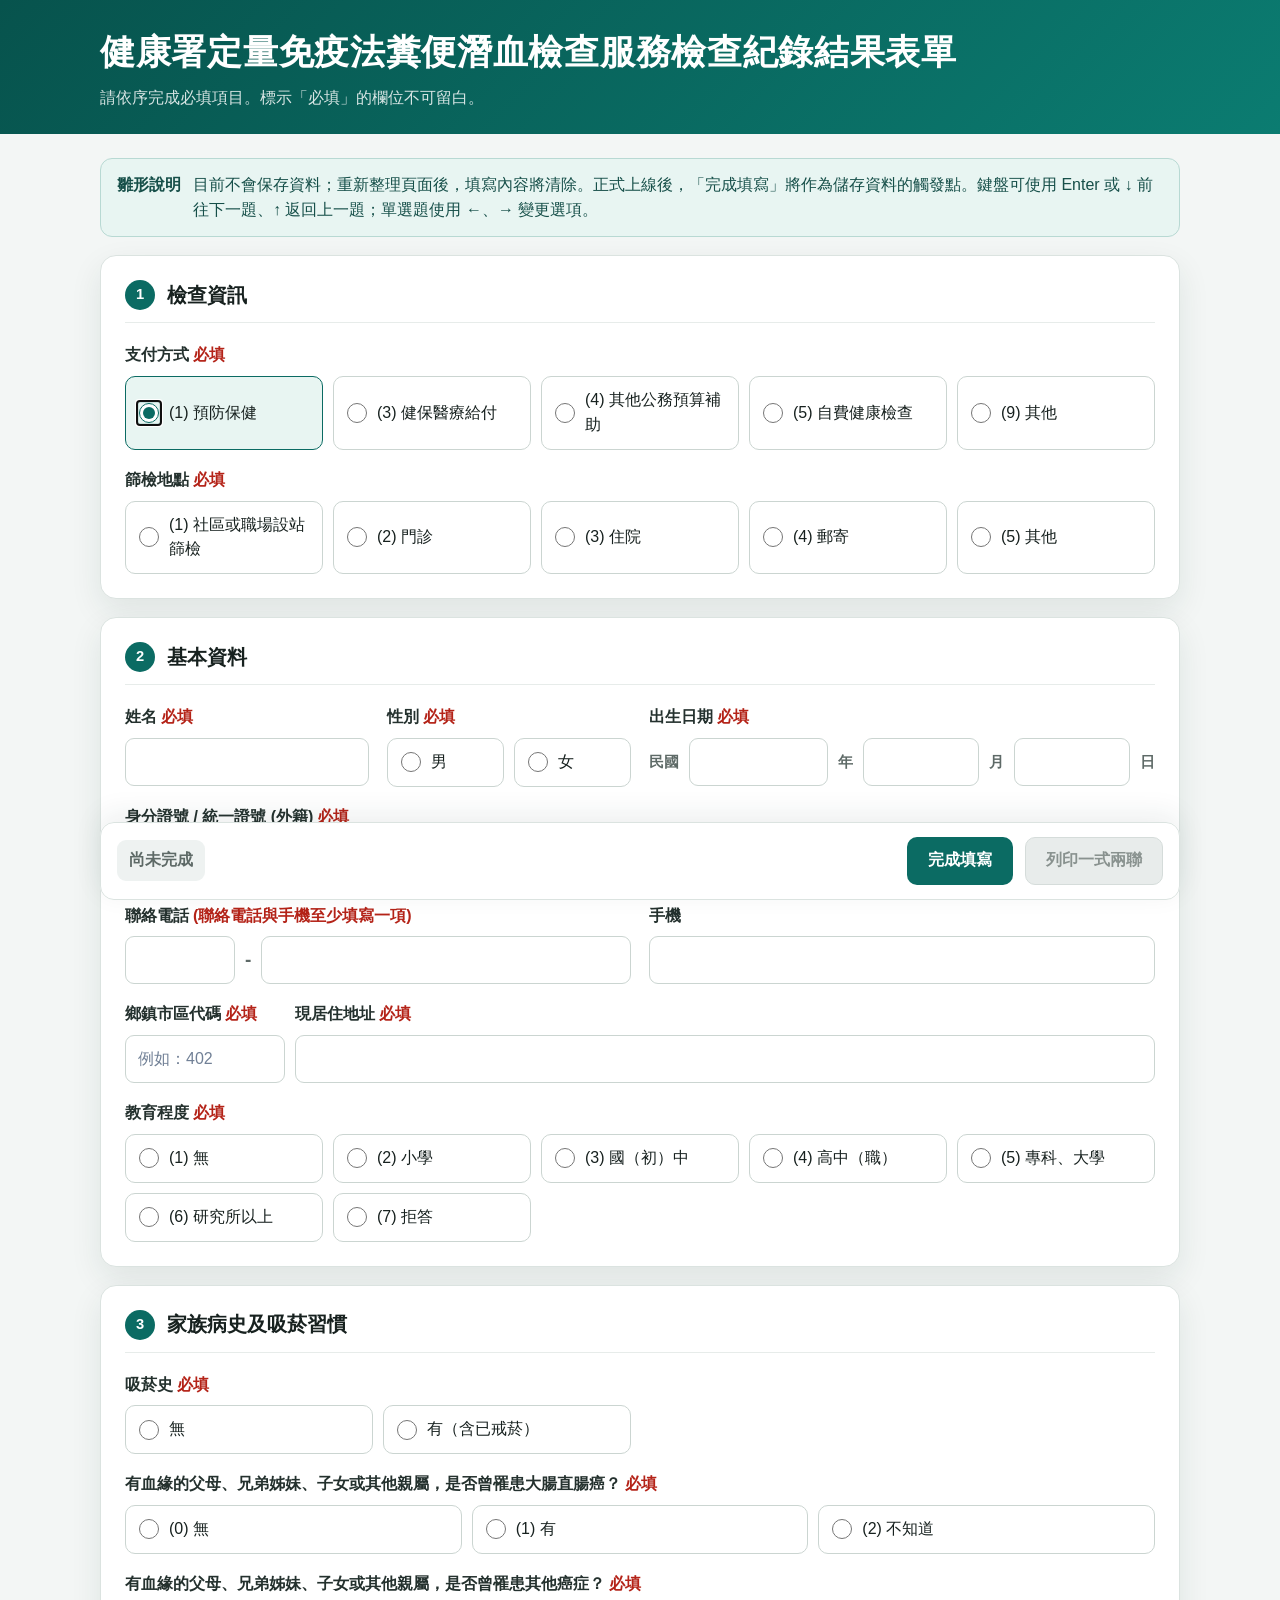
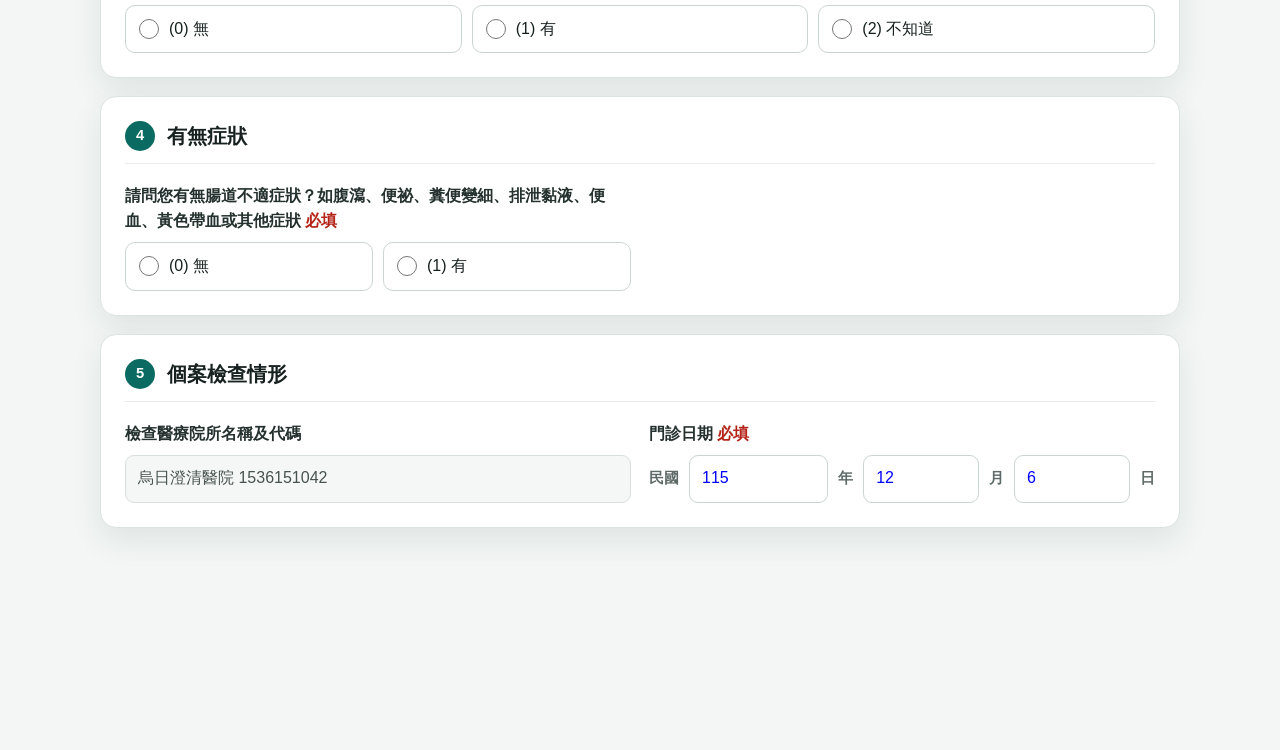
==== iFOBT_1.html @ c04f81fa "Add files via upload" ====
<!doctype html>
<html lang="zh-Hant">
<head>
  <meta charset="utf-8">
  <meta name="viewport" content="width=device-width, initial-scale=1">
  <title>定量免疫法糞便潛血檢查服務檢查紀錄結果表單</title>
  <style>
    :root {
      color-scheme: light;
      --primary: #0b6b63;
      --primary-dark: #07534d;
      --primary-soft: #e8f5f2;
      --border: #cbd5d1;
      --text: #17211f;
      --muted: #5e6a67;
      --surface: #ffffff;
      --page: #f3f6f5;
      --danger: #b42318;
      --danger-soft: #fff1f0;
      --success: #176b43;
      --success-soft: #eaf7ef;
      --input-text: #0000ff;
      --shadow: 0 12px 32px rgba(20, 52, 47, 0.09);
      font-family: "Microsoft JhengHei", "Noto Sans TC", sans-serif;
    }

    * {
      box-sizing: border-box;
    }

    html {
      scroll-behavior: smooth;
    }

    body {
      margin: 0;
      color: var(--text);
      background: var(--page);
      line-height: 1.55;
    }

    button,
    input,
    textarea {
      font: inherit;
    }

    button,
    label,
    input,
    textarea {
      -webkit-tap-highlight-color: transparent;
    }

    .screen-app {
      min-height: 100vh;
    }

    .app-header {
      padding: 28px 20px 24px;
      color: #fff;
      background: linear-gradient(135deg, #07534d, #0b7c71);
    }

    .app-header__inner,
    .form-shell {
      width: min(1080px, calc(100% - 32px));
      margin: 0 auto;
    }

    .app-header h1 {
      max-width: 920px;
      margin: 0;
      font-size: clamp(1.45rem, 3vw, 2.2rem);
      line-height: 1.35;
      letter-spacing: 0.02em;
    }

    .app-header p {
      margin: 10px 0 0;
      color: rgba(255, 255, 255, 0.84);
      font-size: 0.98rem;
    }

    .form-shell {
      padding: 24px 0 120px;
    }

    .notice {
      display: flex;
      gap: 12px;
      align-items: flex-start;
      margin-bottom: 18px;
      padding: 14px 16px;
      border: 1px solid #b8d9d3;
      border-radius: 12px;
      background: var(--primary-soft);
      color: #164f49;
    }

    .notice strong {
      white-space: nowrap;
    }

    .form-section {
      margin-bottom: 18px;
      padding: 24px;
      border: 1px solid #dbe3e0;
      border-radius: 16px;
      background: var(--surface);
      box-shadow: var(--shadow);
    }

    .section-heading {
      display: flex;
      gap: 12px;
      align-items: center;
      margin: 0 0 20px;
      padding-bottom: 12px;
      border-bottom: 1px solid #e7ecea;
      font-size: 1.22rem;
      line-height: 1.35;
    }

    .section-number {
      display: inline-grid;
      flex: 0 0 30px;
      width: 30px;
      height: 30px;
      place-items: center;
      border-radius: 50%;
      color: #fff;
      background: var(--primary);
      font-size: 0.92rem;
    }

    .field-grid {
      display: grid;
      grid-template-columns: repeat(12, minmax(0, 1fr));
      gap: 18px;
    }

    .field {
      grid-column: span 12;
      min-width: 0;
    }

    .field.half {
      grid-column: span 6;
    }

    .field.third {
      grid-column: span 4;
    }

    .field.wide {
      grid-column: span 8;
    }

    .field.basic-name,
    .field.basic-gender {
      grid-column: span 3;
    }

    .field.basic-birth {
      grid-column: span 6;
    }

    .field.district-code {
      grid-column: span 3;
    }

    .field.address-field {
      grid-column: span 9;
    }

    .address-row {
      display: grid;
      grid-column: span 12;
      grid-template-columns: 160px minmax(0, 1fr);
      gap: 10px;
      align-items: start;
    }

    .address-row > .field {
      grid-column: auto;
    }

    .field-label,
    fieldset legend {
      display: block;
      margin-bottom: 8px;
      padding: 0;
      font-weight: 700;
      color: #24312e;
    }

    .required-mark {
      margin-left: 4px;
      color: var(--danger);
    }

    fieldset {
      min-width: 0;
      margin: 0;
      padding: 0;
      border: 0;
    }

    input[type="text"],
    input[type="tel"],
    input[type="number"],
    textarea,
    .readonly-value {
      width: 100%;
      min-height: 48px;
      padding: 10px 12px;
      border: 1px solid var(--border);
      border-radius: 9px;
      color: var(--input-text);
      background: #fff;
      outline: none;
      transition: border-color 0.15s ease, box-shadow 0.15s ease;
    }

    textarea {
      min-height: 96px;
      resize: vertical;
    }

    input::placeholder,
    textarea::placeholder {
      color: #718096;
      opacity: 1;
    }

    input:focus,
    textarea:focus {
      border-color: var(--primary);
      box-shadow: 0 0 0 3px rgba(11, 107, 99, 0.14);
    }

    .readonly-value {
      display: flex;
      align-items: center;
      border-color: #d9dfdd;
      color: #47534f;
      background: #f5f7f6;
    }

    .option-grid {
      display: grid;
      grid-template-columns: repeat(auto-fit, minmax(190px, 1fr));
      gap: 10px;
    }

    .option-grid.compact-options {
      grid-template-columns: repeat(2, minmax(0, 1fr));
    }

    .option-card {
      position: relative;
      display: flex;
      min-height: 48px;
      gap: 10px;
      align-items: center;
      padding: 11px 13px;
      border: 1px solid var(--border);
      border-radius: 10px;
      background: #fff;
      cursor: pointer;
      transition: border-color 0.15s ease, background 0.15s ease;
    }

    .option-card:hover {
      border-color: #79afa8;
      background: #fbfefd;
    }

    .option-card:has(input:checked) {
      border-color: var(--primary);
      background: var(--primary-soft);
    }

    .option-card input {
      width: 20px;
      height: 20px;
      flex: 0 0 20px;
      margin: 0;
      accent-color: var(--primary);
    }

    .date-row,
    .phone-row {
      display: grid;
      gap: 10px;
      align-items: center;
    }

    .date-row {
      grid-template-columns: auto minmax(56px, 1.2fr) auto minmax(48px, 1fr) auto minmax(48px, 1fr) auto;
    }

    .date-row input {
      min-width: 0;
      width: 100%;
    }

    .date-unit {
      color: var(--muted);
      font-size: 0.92rem;
      font-weight: 600;
      white-space: nowrap;
    }

    .phone-row {
      grid-template-columns: minmax(72px, 110px) auto minmax(140px, 1fr);
    }

    .phone-separator {
      color: var(--muted);
      font-size: 1.2rem;
      font-weight: 700;
      line-height: 48px;
    }

    .inline-subfield {
      display: flex;
      min-width: 0;
      gap: 8px;
      align-items: center;
    }

    .inline-subfield input {
      min-width: 0;
      flex: 1 1 auto;
    }

    .subfield-label {
      flex: 0 0 auto;
      color: var(--muted);
      font-size: 0.92rem;
      font-weight: 600;
      white-space: nowrap;
    }

    .helper-text {
      margin: 7px 0 0;
      color: var(--muted);
      font-size: 0.86rem;
    }

    .district-code input {
      max-width: 160px;
    }

    .id-entry {
      position: relative;
      width: 100%;
      min-width: 0;
      max-width: 620px;
    }

    .id-boxes {
      display: grid;
      width: 100%;
      min-width: 0;
      grid-template-columns: repeat(10, minmax(0, 1fr));
      gap: 5px;
      pointer-events: none;
    }

    .id-box {
      display: grid;
      width: 100%;
      min-width: 0;
      height: 48px;
      place-items: center;
      border: 1px solid #95a29e;
      border-radius: 6px;
      color: var(--input-text);
      background: #fff;
      font-family: inherit;
      font-size: 1rem;
      font-weight: 400;
    }

    .id-native-input {
      position: absolute;
      inset: 0;
      z-index: 1;
      width: 100%;
      height: 100%;
      border: 0;
      opacity: 0.02;
      cursor: text;
    }

    .id-entry:focus-within .id-boxes {
      border-radius: 8px;
      box-shadow: 0 0 0 3px rgba(11, 107, 99, 0.14);
    }

    .id-entry:focus-within .id-box {
      border-color: var(--primary);
    }

    .conditional-field[hidden] {
      display: none;
    }

    .field-error {
      display: none;
    }

    .field.has-error input,
    .field.has-error textarea,
    .field.has-error .option-grid,
    .field.has-error .id-boxes {
      border-color: var(--danger);
    }

    .field.has-error .option-grid {
      padding: 5px;
      border: 1px solid var(--danger);
      border-radius: 12px;
      background: var(--danger-soft);
    }

    .field.has-error .id-box {
      border-color: var(--danger);
    }

    .action-bar {
      position: sticky;
      bottom: 0;
      z-index: 20;
      display: flex;
      gap: 12px;
      align-items: center;
      justify-content: flex-end;
      margin-top: 24px;
      padding: 14px 16px;
      border: 1px solid #dbe3e0;
      border-radius: 14px;
      background: rgba(255, 255, 255, 0.96);
      box-shadow: 0 -8px 28px rgba(20, 52, 47, 0.08);
      backdrop-filter: blur(8px);
    }

    .status-group {
      display: flex;
      min-width: 0;
      gap: 10px;
      align-items: center;
      margin-right: auto;
    }

    .completion-status {
      flex: 0 0 auto;
      padding: 8px 12px;
      border-radius: 9px;
      color: var(--muted);
      background: #eef2f1;
      font-weight: 700;
    }

    .validation-message {
      display: none;
      min-width: 0;
      padding: 8px 12px;
      border-radius: 9px;
      color: #fff;
      background: var(--danger);
      font-size: 1.02rem;
      font-weight: 700;
      line-height: 1.35;
    }

    .validation-message.is-visible {
      display: block;
    }

    .completion-status.is-complete {
      color: var(--success);
      background: var(--success-soft);
    }

    .btn {
      min-height: 48px;
      padding: 10px 20px;
      border: 1px solid transparent;
      border-radius: 10px;
      font-weight: 700;
      cursor: pointer;
    }

    .btn-primary {
      color: #fff;
      background: var(--primary);
    }

    .btn-primary:hover {
      background: var(--primary-dark);
    }

    .btn-secondary {
      border-color: var(--primary);
      color: var(--primary-dark);
      background: #fff;
    }

    .btn:disabled {
      border-color: #d5dcda;
      color: #89928f;
      background: #e8eceb;
      cursor: not-allowed;
    }

    .print-root {
      display: none;
    }

    @media (max-width: 760px) {
      .app-header {
        padding: 22px 16px 20px;
      }

      .app-header__inner,
      .form-shell {
        width: min(100% - 24px, 1080px);
      }

      .form-shell {
        padding-top: 14px;
      }

      .form-section {
        padding: 18px 15px;
        border-radius: 13px;
      }

      .field.half,
      .field.third,
      .field.wide,
      .field.basic-name,
      .field.basic-gender,
      .field.basic-birth,
      .field.district-code,
      .field.address-field {
        grid-column: span 12;
      }

      .address-row {
        grid-template-columns: 1fr;
      }

      .option-grid {
        grid-template-columns: 1fr;
      }

      .id-boxes {
        gap: 2px;
      }

      .date-row,
      .phone-row {
        gap: 6px;
      }

      .inline-subfield {
        gap: 4px;
      }

      .subfield-label {
        font-size: 0.82rem;
      }

      .date-unit {
        font-size: 0.82rem;
      }

      .date-row input,
      .phone-row input {
        padding-right: 7px;
        padding-left: 7px;
      }

      .id-box {
        min-width: 0;
        border-radius: 4px;
      }

      .notice {
        display: block;
      }

      .notice strong {
        display: block;
        margin-bottom: 4px;
      }

      .action-bar {
        flex-wrap: wrap;
      }

      .completion-status {
        width: auto;
      }

      .status-group {
        width: 100%;
        flex-wrap: wrap;
      }

      .btn {
        width: 100%;
      }
    }

    @media (max-width: 1024px), (hover: none) and (pointer: coarse) {
      .desktop-print {
        display: none !important;
      }
    }

    @page {
      size: A4 portrait;
      margin: 0;
    }

    @media print {
      html,
      body {
        width: 210mm;
        margin: 0;
        padding: 0;
        background: #fff;
      }

      .screen-app {
        display: none !important;
      }

      .print-root {
        display: block;
      }

      .print-page {
        position: relative;
        width: 210mm;
        height: 297mm;
        padding: 12mm 16mm 10mm 15mm;
        overflow: hidden;
        page-break-after: always;
        color: #000;
        background: #fff;
        font-family: "DFKai-SB", "標楷體", "KaiTi", serif;
        font-size: 9.5pt;
        line-height: 1.28;
      }

      .print-page:last-child {
        page-break-after: auto;
      }

      .print-meta {
        display: grid;
        grid-template-columns: 25mm 1fr;
        gap: 4mm;
        align-items: end;
        margin-bottom: 2mm;
        font-size: 9pt;
      }

      .print-funding {
        text-align: center;
      }

      .print-title {
        margin: 1mm 8mm 1.5mm 0;
        text-align: center;
        font-size: 16pt;
        line-height: 1.15;
        letter-spacing: 0.6pt;
      }

      .copy-label {
        position: absolute;
        top: 24mm;
        right: 5mm;
        writing-mode: vertical-rl;
        text-orientation: upright;
        font-size: 11pt;
        letter-spacing: 0.8pt;
      }

      .print-line {
        margin: 0.8mm 0;
      }

      .print-section-title {
        display: inline-block;
        margin: 1.2mm 0 0.7mm;
        padding: 0 0.6mm;
        border: 0.4mm solid #000;
        font-size: 11.5pt;
        font-weight: 700;
        line-height: 1.05;
      }

      .print-grid {
        display: grid;
        grid-template-columns: repeat(12, minmax(0, 1fr));
        gap: 0.7mm 2mm;
      }

      .print-span-4 { grid-column: span 4; }
      .print-span-5 { grid-column: span 5; }
      .print-span-6 { grid-column: span 6; }
      .print-span-7 { grid-column: span 7; }
      .print-span-8 { grid-column: span 8; }
      .print-span-12 { grid-column: span 12; }

      .print-value {
        display: inline-block;
        min-width: 14mm;
        padding: 0 1mm;
        border-bottom: 0.25mm solid #000;
        text-align: center;
        font-family: "Microsoft JhengHei", sans-serif;
        font-weight: 600;
      }

      .print-value.long {
        min-width: 50mm;
        text-align: left;
      }

      .print-check {
        display: inline-grid;
        width: 3.8mm;
        height: 3.8mm;
        margin: 0 0.5mm 0 1mm;
        place-items: center;
        border: 0.3mm solid #000;
        vertical-align: -0.7mm;
        font-family: Arial, sans-serif;
        font-size: 9pt;
        font-weight: 700;
        line-height: 1;
      }

      .print-id-boxes {
        display: inline-flex;
        gap: 0.35mm;
        margin-left: 1mm;
        vertical-align: middle;
      }

      .print-id-box {
        display: inline-grid;
        width: 4.2mm;
        height: 4.4mm;
        place-items: center;
        border: 0.25mm solid #000;
        font-family: Arial, sans-serif;
        font-size: 8pt;
        font-weight: 700;
      }

      .print-address {
        min-height: 5mm;
        margin-top: 0.4mm;
        padding: 0.3mm 1mm;
        border-bottom: 0.25mm solid #000;
        font-family: "Microsoft JhengHei", sans-serif;
      }

      .print-consent {
        margin: 1mm 0 0;
        font-size: 8.8pt;
      }

      .print-result-row {
        margin: 0.7mm 0;
      }

      .print-footer {
        margin-top: 1.8mm;
        text-align: right;
        font-size: 8.8pt;
      }

      .blank-line {
        display: inline-block;
        min-width: 22mm;
        border-bottom: 0.25mm solid #000;
      }
    }
  </style>
</head>
<body>
  <main class="screen-app">
    <header class="app-header">
      <div class="app-header__inner">
        <h1>健康署定量免疫法糞便潛血檢查服務檢查紀錄結果表單</h1>
        <p>請依序完成必填項目。標示「必填」的欄位不可留白。</p>
      </div>
    </header>

    <form id="ifobtForm" class="form-shell" novalidate>
      <div class="notice" role="note">
        <strong>雛形說明</strong>
        <span>目前不會保存資料；重新整理頁面後，填寫內容將清除。正式上線後，「完成填寫」將作為儲存資料的觸發點。鍵盤可使用 Enter 或 ↓ 前往下一題、↑ 返回上一題；單選題使用 ←、→ 變更選項。</span>
      </div>

      <section class="form-section" aria-labelledby="section-method">
        <h2 id="section-method" class="section-heading"><span class="section-number">1</span>檢查資訊</h2>
        <div class="field-grid">
          <fieldset class="field" data-field="paymentMethod">
            <legend>支付方式<span class="required-mark">必填</span></legend>
            <div class="option-grid">
              <label class="option-card"><input type="radio" name="paymentMethod" value="1" checked><span>(1) 預防保健</span></label>
              <label class="option-card"><input type="radio" name="paymentMethod" value="3"><span>(3) 健保醫療給付</span></label>
              <label class="option-card"><input type="radio" name="paymentMethod" value="4"><span>(4) 其他公務預算補助</span></label>
              <label class="option-card"><input type="radio" name="paymentMethod" value="5"><span>(5) 自費健康檢查</span></label>
              <label class="option-card"><input type="radio" name="paymentMethod" value="9"><span>(9) 其他</span></label>
            </div>
            <p class="field-error" aria-live="polite"></p>
          </fieldset>

          <fieldset class="field" data-field="screeningLocation">
            <legend>篩檢地點<span class="required-mark">必填</span></legend>
            <div class="option-grid">
              <label class="option-card"><input type="radio" name="screeningLocation" value="1"><span>(1) 社區或職場設站篩檢</span></label>
              <label class="option-card"><input type="radio" name="screeningLocation" value="2"><span>(2) 門診</span></label>
              <label class="option-card"><input type="radio" name="screeningLocation" value="3"><span>(3) 住院</span></label>
              <label class="option-card"><input type="radio" name="screeningLocation" value="4"><span>(4) 郵寄</span></label>
              <label class="option-card"><input type="radio" name="screeningLocation" value="5"><span>(5) 其他</span></label>
            </div>
            <p class="field-error" aria-live="polite"></p>
          </fieldset>
        </div>
      </section>

      <section class="form-section" aria-labelledby="section-basic">
        <h2 id="section-basic" class="section-heading"><span class="section-number">2</span>基本資料</h2>
        <div class="field-grid">
          <div class="field basic-name" data-field="fullName">
            <label class="field-label" for="fullName">姓名<span class="required-mark">必填</span></label>
            <input id="fullName" name="fullName" type="text" autocomplete="name" maxlength="50">
            <p class="field-error" aria-live="polite"></p>
          </div>

          <fieldset class="field basic-gender" data-field="gender">
            <legend>性別<span class="required-mark">必填</span></legend>
            <div class="option-grid compact-options">
              <label class="option-card"><input type="radio" name="gender" value="M"><span>男</span></label>
              <label class="option-card"><input type="radio" name="gender" value="F"><span>女</span></label>
            </div>
            <p class="field-error" aria-live="polite"></p>
          </fieldset>

          <div class="field basic-birth" data-field="birthDate">
            <span class="field-label">出生日期<span class="required-mark">必填</span></span>
            <div class="date-row">
              <span class="date-unit">民國</span>
              <input id="birthYear" name="birthYear" type="text" inputmode="numeric" maxlength="3" autocomplete="bday-year" aria-label="出生日期民國年">
              <span class="date-unit">年</span>
              <input id="birthMonth" name="birthMonth" type="text" inputmode="numeric" maxlength="2" autocomplete="bday-month" aria-label="出生日期月份">
              <span class="date-unit">月</span>
              <input id="birthDay" name="birthDay" type="text" inputmode="numeric" maxlength="2" autocomplete="bday-day" aria-label="出生日期日期">
              <span class="date-unit">日</span>
            </div>
            <p class="field-error" aria-live="polite"></p>
          </div>

          <div class="field" data-field="identityNumber">
            <label class="field-label" for="identityNumber">身分證號 / 統一證號 (外籍)<span class="required-mark">必填</span></label>
            <div class="id-entry">
              <input id="identityNumber" class="id-native-input" name="identityNumber" type="text" maxlength="10" inputmode="text" autocapitalize="characters" autocomplete="off" aria-describedby="identityNumberError">
              <div id="identityBoxes" class="id-boxes" aria-hidden="true"></div>
            </div>
            <p id="identityNumberError" class="field-error" aria-live="polite"></p>
          </div>

          <div class="field half" data-field="phoneContact">
            <span class="field-label">聯絡電話<span class="required-mark">(聯絡電話與手機至少填寫一項)</span></span>
            <div class="phone-row">
              <input id="phoneArea" name="phoneArea" type="tel" inputmode="numeric" maxlength="3" autocomplete="tel-area-code" aria-label="區域碼">
              <span class="phone-separator" aria-hidden="true">-</span>
              <input id="phoneNumber" name="phoneNumber" type="tel" inputmode="numeric" maxlength="8" autocomplete="tel-local" aria-label="電話號碼">
            </div>
            <p class="field-error" aria-live="polite"></p>
          </div>

          <div class="field half" data-field="mobilePhone">
            <label class="field-label" for="mobilePhone">手機</label>
            <input id="mobilePhone" name="mobilePhone" type="tel" inputmode="numeric" maxlength="10" autocomplete="tel">
            <p class="field-error" aria-live="polite"></p>
          </div>

          <div class="address-row">
            <div class="field district-code" data-field="districtCode">
              <label class="field-label" for="districtCode">鄉鎮市區代碼<span class="required-mark">必填</span></label>
              <input id="districtCode" name="districtCode" type="text" inputmode="numeric" maxlength="6" placeholder="例如：402" autocomplete="postal-code">
              <p class="field-error" aria-live="polite"></p>
            </div>

            <div class="field address-field" data-field="address">
              <label class="field-label" for="address">現居住地址<span class="required-mark">必填</span></label>
              <input id="address" name="address" type="text" maxlength="180" autocomplete="street-address">
              <p class="field-error" aria-live="polite"></p>
            </div>
          </div>

          <fieldset class="field" data-field="education">
            <legend>教育程度<span class="required-mark">必填</span></legend>
            <div class="option-grid">
              <label class="option-card"><input type="radio" name="education" value="1"><span>(1) 無</span></label>
              <label class="option-card"><input type="radio" name="education" value="2"><span>(2) 小學</span></label>
              <label class="option-card"><input type="radio" name="education" value="3"><span>(3) 國（初）中</span></label>
              <label class="option-card"><input type="radio" name="education" value="4"><span>(4) 高中（職）</span></label>
              <label class="option-card"><input type="radio" name="education" value="5"><span>(5) 專科、大學</span></label>
              <label class="option-card"><input type="radio" name="education" value="6"><span>(6) 研究所以上</span></label>
              <label class="option-card"><input type="radio" name="education" value="7"><span>(7) 拒答</span></label>
            </div>
            <p class="field-error" aria-live="polite"></p>
          </fieldset>
        </div>
      </section>

      <section class="form-section" aria-labelledby="section-history">
        <h2 id="section-history" class="section-heading"><span class="section-number">3</span>家族病史及吸菸習慣</h2>
        <div class="field-grid">
          <fieldset class="field half" data-field="smokingHistory">
            <legend>吸菸史<span class="required-mark">必填</span></legend>
            <div class="option-grid">
              <label class="option-card"><input type="radio" name="smokingHistory" value="0"><span>無</span></label>
              <label class="option-card"><input type="radio" name="smokingHistory" value="1"><span>有（含已戒菸）</span></label>
            </div>
            <p class="field-error" aria-live="polite"></p>
          </fieldset>

          <div id="smokingAgeField" class="field half conditional-field" data-field="smokingStartAge" hidden>
            <label class="field-label" for="smokingStartAge">開始吸菸年齡<span class="required-mark">必填</span></label>
            <input id="smokingStartAge" name="smokingStartAge" type="text" inputmode="numeric" maxlength="3">
            <p class="field-error" aria-live="polite"></p>
          </div>

          <fieldset class="field" data-field="colorectalFamilyHistory">
            <legend>有血緣的父母、兄弟姊妹、子女或其他親屬，是否曾罹患大腸直腸癌？<span class="required-mark">必填</span></legend>
            <div class="option-grid">
              <label class="option-card"><input type="radio" name="colorectalFamilyHistory" value="0"><span>(0) 無</span></label>
              <label class="option-card"><input type="radio" name="colorectalFamilyHistory" value="1"><span>(1) 有</span></label>
              <label class="option-card"><input type="radio" name="colorectalFamilyHistory" value="2"><span>(2) 不知道</span></label>
            </div>
            <p class="field-error" aria-live="polite"></p>
          </fieldset>

          <fieldset class="field" data-field="otherCancerFamilyHistory">
            <legend>有血緣的父母、兄弟姊妹、子女或其他親屬，是否曾罹患其他癌症？<span class="required-mark">必填</span></legend>
            <div class="option-grid">
              <label class="option-card"><input type="radio" name="otherCancerFamilyHistory" value="0"><span>(0) 無</span></label>
              <label class="option-card"><input type="radio" name="otherCancerFamilyHistory" value="1"><span>(1) 有</span></label>
              <label class="option-card"><input type="radio" name="otherCancerFamilyHistory" value="2"><span>(2) 不知道</span></label>
            </div>
            <p class="field-error" aria-live="polite"></p>
          </fieldset>
        </div>
      </section>

      <section class="form-section" aria-labelledby="section-symptoms">
        <h2 id="section-symptoms" class="section-heading"><span class="section-number">4</span>有無症狀</h2>
        <div class="field-grid">
          <fieldset class="field half" data-field="hasSymptoms">
            <legend>請問您有無腸道不適症狀？如腹瀉、便祕、糞便變細、排泄黏液、便血、黃色帶血或其他症狀<span class="required-mark">必填</span></legend>
            <div class="option-grid">
              <label class="option-card"><input type="radio" name="hasSymptoms" value="0"><span>(0) 無</span></label>
              <label class="option-card"><input type="radio" name="hasSymptoms" value="1"><span>(1) 有</span></label>
            </div>
            <p class="field-error" aria-live="polite"></p>
          </fieldset>
        </div>
      </section>

      <section class="form-section" aria-labelledby="section-case">
        <h2 id="section-case" class="section-heading"><span class="section-number">5</span>個案檢查情形</h2>
        <div class="field-grid">
          <div class="field half">
            <span class="field-label">檢查醫療院所名稱及代碼</span>
            <div id="institutionDisplay" class="readonly-value" aria-readonly="true"></div>
          </div>

          <div class="field half" data-field="visitDate">
            <span class="field-label">門診日期<span class="required-mark">必填</span></span>
            <div class="date-row">
              <span class="date-unit">民國</span>
              <input id="visitYear" name="visitYear" type="text" inputmode="numeric" maxlength="3" aria-label="門診日期民國年">
              <span class="date-unit">年</span>
              <input id="visitMonth" name="visitMonth" type="text" inputmode="numeric" maxlength="2" aria-label="門診日期月份">
              <span class="date-unit">月</span>
              <input id="visitDay" name="visitDay" type="text" inputmode="numeric" maxlength="2" aria-label="門診日期日期">
              <span class="date-unit">日</span>
            </div>
            <p class="field-error" aria-live="polite"></p>
          </div>
        </div>
      </section>

      <div class="action-bar">
        <div class="status-group">
          <div id="completionStatus" class="completion-status" role="status">尚未完成</div>
          <div id="validationMessage" class="validation-message" role="alert" aria-live="assertive"></div>
        </div>
        <button id="completeButton" class="btn btn-primary" type="submit">完成填寫</button>
        <button id="printButton" class="btn btn-secondary desktop-print" type="button" disabled>列印一式兩聯</button>
      </div>
    </form>
  </main>

  <div id="printRoot" class="print-root" aria-hidden="true"></div>

  <script>
    "use strict";

    const PROTOTYPE_CONFIG = Object.freeze({
      institutionName: "烏日澄清醫院",
      institutionCode: "1536151042"
    });

    const form = document.getElementById("ifobtForm");
    const completeButton = document.getElementById("completeButton");
    const printButton = document.getElementById("printButton");
    const completionStatus = document.getElementById("completionStatus");
    const validationMessage = document.getElementById("validationMessage");
    const identityInput = document.getElementById("identityNumber");
    const identityBoxes = document.getElementById("identityBoxes");
    const smokingAgeField = document.getElementById("smokingAgeField");
    const smokingStartAge = document.getElementById("smokingStartAge");
    let isComplete = false;

    document.getElementById("institutionDisplay").textContent =
      `${PROTOTYPE_CONFIG.institutionName} ${PROTOTYPE_CONFIG.institutionCode}`;

    for (let index = 0; index < 10; index += 1) {
      const box = document.createElement("span");
      box.className = "id-box";
      identityBoxes.appendChild(box);
    }

    function numbersOnly(input) {
      input.value = input.value.replace(/[^0-9]/g, "");
    }

    function updateIdentityBoxes() {
      const value = identityInput.value;
      [...identityBoxes.children].forEach((box, index) => {
        box.textContent = value[index] || "";
      });
    }

    function getRadioValue(name) {
      return form.querySelector(`input[name="${name}"]:checked`)?.value || "";
    }

    function getValue(id) {
      return document.getElementById(id).value.trim();
    }

    function setError(fieldName, message) {
      const field = form.querySelector(`[data-field="${fieldName}"]`);
      if (!field) return;
      field.classList.toggle("has-error", Boolean(message));
      const error = field.querySelector(".field-error");
      if (error) error.textContent = message;
    }

    function clearFieldErrorForElement(element) {
      const field = element.closest("[data-field]");
      if (!field) return;
      field.classList.remove("has-error");
      const error = field.querySelector(".field-error");
      if (error) error.textContent = "";
    }

    function clearValidationPresentation() {
      validationMessage.textContent = "";
      validationMessage.classList.remove("is-visible");
      form.querySelectorAll(".field.has-error").forEach(field => {
        field.classList.remove("has-error");
        const error = field.querySelector(".field-error");
        if (error) error.textContent = "";
      });
    }

    function presentFirstValidationError(fieldName) {
      const firstField = form.querySelector(`[data-field="${fieldName}"]`);
      if (!firstField) return;

      const message = firstField.querySelector(".field-error")?.textContent || "請完成此欄位。";
      form.querySelectorAll(".field.has-error").forEach(field => {
        if (field === firstField) return;
        field.classList.remove("has-error");
        const error = field.querySelector(".field-error");
        if (error) error.textContent = "";
      });

      validationMessage.textContent = message;
      validationMessage.classList.add("is-visible");

      const focusTarget = firstField.querySelector("input:checked") ||
        firstField.querySelector("input, textarea");
      if (focusTarget) {
        focusTarget.focus({ preventScroll: true });
        ensureKeyboardFocusVisible(focusTarget);
      }
    }

    function rocDateParts(prefix) {
      return {
        year: Number(getValue(`${prefix}Year`)),
        month: Number(getValue(`${prefix}Month`)),
        day: Number(getValue(`${prefix}Day`))
      };
    }

    function isValidRocDate(parts) {
      if (!Number.isInteger(parts.year) || parts.year < 1 ||
          !Number.isInteger(parts.month) || parts.month < 1 || parts.month > 12 ||
          !Number.isInteger(parts.day) || parts.day < 1 || parts.day > 31) {
        return false;
      }
      const westernYear = parts.year + 1911;
      const date = new Date(westernYear, parts.month - 1, parts.day);
      return date.getFullYear() === westernYear &&
        date.getMonth() === parts.month - 1 &&
        date.getDate() === parts.day;
    }

    function rocDateToDate(parts) {
      return new Date(parts.year + 1911, parts.month - 1, parts.day);
    }

    function calculateCurrentAge(birthDate) {
      const today = new Date();
      let age = today.getFullYear() - birthDate.getFullYear();
      const monthDifference = today.getMonth() - birthDate.getMonth();
      if (monthDifference < 0 || (monthDifference === 0 && today.getDate() < birthDate.getDate())) {
        age -= 1;
      }
      return age;
    }

    function validatePhoneGroup(errors) {
      const area = getValue("phoneArea");
      const phone = getValue("phoneNumber");
      const mobile = getValue("mobilePhone");

      let phoneError = "";
      let mobileError = "";

      if (!area && !phone && !mobile) {
        phoneError = "聯絡電話與手機至少必須填寫一項。";
        mobileError = "聯絡電話與手機至少必須填寫一項。";
      } else {
        if (area || phone) {
          if (!/^\d{2,3}$/.test(area) || !/^\d{7,8}$/.test(phone)) {
            phoneError = "請同時填寫 2 至 3 碼區域碼及 7 至 8 碼電話號碼。";
          }
        }
        if (mobile && !/^\d{10}$/.test(mobile)) {
          mobileError = "手機必須為 10 碼半形數字。";
        }
      }

      setError("phoneContact", phoneError);
      setError("mobilePhone", mobileError);
      if (phoneError) errors.push("phoneContact");
      if (mobileError) errors.push("mobilePhone");
    }

    function validateRequiredRadio(errors, fieldName, message) {
      const invalid = !getRadioValue(fieldName);
      setError(fieldName, invalid ? message : "");
      if (invalid) errors.push(fieldName);
    }

    function validateForm() {
      const errors = [];

      validateRequiredRadio(errors, "paymentMethod", "請選擇支付方式。");
      validateRequiredRadio(errors, "screeningLocation", "請選擇篩檢地點。");

      const nameInvalid = !getValue("fullName");
      setError("fullName", nameInvalid ? "請填寫姓名。" : "");
      if (nameInvalid) errors.push("fullName");

      validateRequiredRadio(errors, "gender", "請選擇性別。");

      const birthParts = rocDateParts("birth");
      let birthError = "";
      if (!getValue("birthYear") || !getValue("birthMonth") || !getValue("birthDay")) {
        birthError = "請完整填寫出生日期。";
      } else if (!isValidRocDate(birthParts)) {
        birthError = "出生日期不是有效日期。";
      } else if (rocDateToDate(birthParts) > new Date()) {
        birthError = "出生日期不得晚於今天。";
      }
      setError("birthDate", birthError);
      if (birthError) errors.push("birthDate");

      const identityInvalid = !/^[A-Z0-9]{10}$/.test(getValue("identityNumber"));
      setError("identityNumber", identityInvalid ? "身分證號 / 統一證號 (外籍) 必須填滿 10 碼半形英數。" : "");
      if (identityInvalid) errors.push("identityNumber");

      validatePhoneGroup(errors);

      const districtInvalid = !/^\d{3,6}$/.test(getValue("districtCode"));
      setError("districtCode", districtInvalid ? "鄉鎮市區代碼必須為 3 至 6 碼半形數字。" : "");
      if (districtInvalid) errors.push("districtCode");

      const addressInvalid = !getValue("address");
      setError("address", addressInvalid ? "請填寫現居住地址。" : "");
      if (addressInvalid) errors.push("address");

      validateRequiredRadio(errors, "education", "請選擇教育程度。");
      validateRequiredRadio(errors, "smokingHistory", "請選擇吸菸史。");

      if (getRadioValue("smokingHistory") === "1") {
        const ageText = getValue("smokingStartAge");
        let ageError = "";
        if (!/^\d+$/.test(ageText) || Number(ageText) < 1) {
          ageError = "開始吸菸年齡必須為大於或等於 1 的半形整數。";
        } else if (!birthError) {
          const currentAge = calculateCurrentAge(rocDateToDate(birthParts));
          if (Number(ageText) > currentAge) {
            ageError = `開始吸菸年齡不得大於目前年齡 ${currentAge} 歲。`;
          }
        }
        setError("smokingStartAge", ageError);
        if (ageError) errors.push("smokingStartAge");
      } else {
        setError("smokingStartAge", "");
      }

      validateRequiredRadio(errors, "colorectalFamilyHistory", "請選擇大腸直腸癌家族病史。");
      validateRequiredRadio(errors, "otherCancerFamilyHistory", "請選擇其他癌症家族病史。");
      validateRequiredRadio(errors, "hasSymptoms", "請選擇有無腸道不適症狀。");

      const visitParts = rocDateParts("visit");
      let visitError = "";
      if (!getValue("visitYear") || !getValue("visitMonth") || !getValue("visitDay")) {
        visitError = "請完整填寫門診日期。";
      } else if (!isValidRocDate(visitParts)) {
        visitError = "門診日期不是有效日期。";
      }
      setError("visitDate", visitError);
      if (visitError) errors.push("visitDate");

      return errors;
    }

    function setCompletionState(complete) {
      clearValidationPresentation();
      isComplete = complete;
      completionStatus.textContent = complete ? "表單已完成" : "尚未完成";
      completionStatus.classList.toggle("is-complete", complete);
      printButton.disabled = !complete;
    }

    function invalidateCompletion() {
      if (isComplete) setCompletionState(false);
    }

    function isKeyboardTargetVisible(element) {
      return !element.disabled && element.offsetParent !== null &&
        getComputedStyle(element).visibility !== "hidden";
    }

    function getKeyboardNavigationTargets() {
      const elements = [...form.querySelectorAll("input:not([type='hidden']), textarea")]
        .filter(isKeyboardTargetVisible);
      const targets = [];
      const radioGroups = new Set();

      elements.forEach(element => {
        if (element instanceof HTMLInputElement && element.type === "radio") {
          if (radioGroups.has(element.name)) return;
          radioGroups.add(element.name);
          const group = elements.filter(candidate =>
            candidate instanceof HTMLInputElement &&
            candidate.type === "radio" &&
            candidate.name === element.name
          );
          targets.push(group.find(candidate => candidate.checked) || group[0]);
          return;
        }
        targets.push(element);
      });

      targets.push(completeButton);
      return targets;
    }

    function ensureKeyboardFocusVisible(target) {
      requestAnimationFrame(() => {
        const focusArea = target.closest(".option-card, .inline-subfield") || target;
        const focusRect = focusArea.getBoundingClientRect();
        const actionRect = document.querySelector(".action-bar").getBoundingClientRect();
        const visibleTop = 16;
        const visibleBottom = actionRect.top > 0 && actionRect.top < window.innerHeight
          ? actionRect.top - 16
          : window.innerHeight - 16;

        if (focusRect.top < visibleTop || focusRect.bottom > visibleBottom) {
          focusArea.scrollIntoView({ behavior: "smooth", block: "center", inline: "nearest" });
        }
      });
    }

    function moveKeyboardFocus(currentTarget, direction) {
      const targets = getKeyboardNavigationTargets();
      let currentIndex = targets.indexOf(currentTarget);

      if (currentTarget instanceof HTMLInputElement && currentTarget.type === "radio") {
        currentIndex = targets.findIndex(target =>
          target instanceof HTMLInputElement &&
          target.type === "radio" &&
          target.name === currentTarget.name
        );
      }

      if (currentIndex < 0) return;
      const nextIndex = Math.max(0, Math.min(targets.length - 1, currentIndex + direction));
      if (nextIndex === currentIndex) return;
      const nextTarget = targets[nextIndex];

      if (nextTarget instanceof HTMLInputElement &&
          nextTarget.type === "radio" &&
          !getRadioValue(nextTarget.name)) {
        nextTarget.checked = true;
        nextTarget.dispatchEvent(new Event("input", { bubbles: true }));
        nextTarget.dispatchEvent(new Event("change", { bubbles: true }));
      }

      nextTarget.focus({ preventScroll: true });
      ensureKeyboardFocusVisible(nextTarget);
    }

    function setTodayAsVisitDate() {
      const today = new Date();
      document.getElementById("visitYear").value = String(today.getFullYear() - 1911);
      document.getElementById("visitMonth").value = String(today.getMonth() + 1);
      document.getElementById("visitDay").value = String(today.getDate());
    }

    function toggleSmokingAge() {
      const show = getRadioValue("smokingHistory") === "1";
      smokingAgeField.hidden = !show;
      if (!show) {
        smokingStartAge.value = "";
        setError("smokingStartAge", "");
      }
    }

    function option(code, label, selectedCode) {
      return `<span class="print-check">${selectedCode === code ? "✓" : ""}</span>${label}`;
    }

    function escapeHtml(value) {
      return String(value)
        .replace(/&/g, "&amp;")
        .replace(/</g, "&lt;")
        .replace(/>/g, "&gt;")
        .replace(/"/g, "&quot;")
        .replace(/'/g, "&#039;");
    }

    function printIdentityBoxes(value) {
      return [...Array(10)].map((_, index) =>
        `<span class="print-id-box">${escapeHtml(value[index] || "")}</span>`
      ).join("");
    }

    function formatDistrictCode(value) {
      const first = value.slice(0, 3).padEnd(3, "□");
      const second = value.slice(3, 6).padEnd(3, "□");
      return `${first}-${second}`;
    }

    function collectFormData() {
      return {
        paymentMethod: getRadioValue("paymentMethod"),
        screeningLocation: getRadioValue("screeningLocation"),
        fullName: getValue("fullName"),
        gender: getRadioValue("gender"),
        birthYear: getValue("birthYear"),
        birthMonth: getValue("birthMonth"),
        birthDay: getValue("birthDay"),
        identityNumber: getValue("identityNumber"),
        phoneArea: getValue("phoneArea"),
        phoneNumber: getValue("phoneNumber"),
        mobilePhone: getValue("mobilePhone"),
        districtCode: getValue("districtCode"),
        address: getValue("address"),
        education: getRadioValue("education"),
        smokingHistory: getRadioValue("smokingHistory"),
        smokingStartAge: getValue("smokingStartAge"),
        colorectalFamilyHistory: getRadioValue("colorectalFamilyHistory"),
        otherCancerFamilyHistory: getRadioValue("otherCancerFamilyHistory"),
        hasSymptoms: getRadioValue("hasSymptoms"),
        visitYear: getValue("visitYear"),
        visitMonth: getValue("visitMonth"),
        visitDay: getValue("visitDay")
      };
    }

    function buildPrintPage(copyLabel, data) {
      const paymentOptions = [
        ["1", "(1)預防保健"], ["3", "(3)健保醫療給付"],
        ["4", "(4)其他公務預算補助"], ["5", "(5)自費健康檢查"], ["9", "(9)其他"]
      ].map(([code, label]) => option(code, label, data.paymentMethod)).join("；");

      const locationOptions = [
        ["1", "(1)社區或職場設站篩檢"], ["2", "(2)門診"], ["3", "(3)住院"],
        ["4", "(4)郵寄"], ["5", "(5)其他"]
      ].map(([code, label]) => option(code, label, data.screeningLocation)).join("；");

      const educationOptions = [
        ["1", "(1)無"], ["2", "(2)小學"], ["3", "(3)國（初）中"], ["4", "(4)高中（職）"],
        ["5", "(5)專科、大學"], ["6", "(6)研究所以上"], ["7", "(7)拒答"]
      ].map(([code, label]) => option(code, label, data.education)).join("；");

      return `
        <section class="print-page">
          <div class="print-meta"><span>附表五之四</span><span class="print-funding">本檢查經費「由衛生福利部國民健康署運用菸品健康福利捐／公務預算補助」</span></div>
          <h1 class="print-title">健康署定量免疫法糞便潛血檢查服務檢查紀錄結果表單</h1>
          <div class="copy-label">${escapeHtml(copyLabel)}</div>

          <div class="print-line">支付方式：${paymentOptions}</div>
          <div class="print-line">篩檢地點：${locationOptions}</div>

          <div class="print-section-title">基本資料</div>
          <div class="print-grid">
            <div class="print-span-5">姓名：<span class="print-value long">${escapeHtml(data.fullName)}</span></div>
            <div class="print-span-3">性別：${option("M", "男", data.gender)} ${option("F", "女", data.gender)}</div>
            <div class="print-span-4">出生日期：民國 <span class="print-value">${escapeHtml(data.birthYear)}</span> 年 <span class="print-value">${escapeHtml(data.birthMonth)}</span> 月 <span class="print-value">${escapeHtml(data.birthDay)}</span> 日</div>
            <div class="print-span-6">身分證統一編號／統一證號（外籍）：<span class="print-id-boxes">${printIdentityBoxes(data.identityNumber)}</span></div>
            <div class="print-span-6">聯絡電話：（<span class="print-value">${escapeHtml(data.phoneArea)}</span>）<span class="print-value">${escapeHtml(data.phoneNumber)}</span>　手機：<span class="print-value">${escapeHtml(data.mobilePhone)}</span></div>
            <div class="print-span-12">現居住地址（鄉鎮市區代碼：${escapeHtml(formatDistrictCode(data.districtCode))}）<div class="print-address">${escapeHtml(data.address)}</div></div>
            <div class="print-span-12">教育：${educationOptions}</div>
          </div>

          <div class="print-section-title">家族病史及吸菸習慣</div>
          <div class="print-line">1. 吸菸史：${option("0", "無", data.smokingHistory)}；${option("1", "有（含已戒菸）", data.smokingHistory)}，開始吸菸年齡：<span class="print-value">${escapeHtml(data.smokingStartAge)}</span> 歲。</div>
          <div class="print-line">2. 請問與您有血緣的父母、兄弟姊妹或子女或其他親屬有無得過大腸直腸癌？${option("0", "(0)無", data.colorectalFamilyHistory)}；${option("1", "(1)有", data.colorectalFamilyHistory)}；${option("2", "(2)不知道", data.colorectalFamilyHistory)}。</div>
          <div class="print-line">3. 請問與您有血緣的父母、兄弟姊妹或子女或其他親屬有無得過其他癌症？${option("0", "(0)無", data.otherCancerFamilyHistory)}；${option("1", "(1)有", data.otherCancerFamilyHistory)}；${option("2", "(2)不知道", data.otherCancerFamilyHistory)}。</div>
          <div class="print-line">以上如有任一項填寫「有」，請繼續填寫附表五之六。</div>

          <div class="print-section-title">有無症狀</div>
          <div class="print-line">請問您有無腸道不適症狀？如腹瀉、便祕、糞便變細、排泄黏液、便血、黃色帶血或其他症狀 ${option("0", "(0)無", data.hasSymptoms)}；${option("1", "(1)有", data.hasSymptoms)}。</div>
          <div class="print-consent">＊本人同意接受糞便潛血檢查，本表資料將作為衛生及學術單位進行個案追蹤關懷及健康管理、資格檢核、比對連結、統計分析、政策評估及其他相關目的使用。</div>
          <div class="print-line">確認以上資料正確無誤：<span class="blank-line"></span>（簽名）</div>

          <div class="print-section-title">個案檢查情形</div>（檢查醫療院所）
          <div class="print-line">檢查醫療院所名稱及代碼：<span class="print-value long">${escapeHtml(PROTOTYPE_CONFIG.institutionName)} ${escapeHtml(PROTOTYPE_CONFIG.institutionCode)}</span>，門診日期：民國 <span class="print-value">${escapeHtml(data.visitYear)}</span> 年 <span class="print-value">${escapeHtml(data.visitMonth)}</span> 月 <span class="print-value">${escapeHtml(data.visitDay)}</span> 日。</div>

          <div class="print-section-title">糞便潛血檢查結果</div>（糞便潛血檢驗機構填寫）
          <div class="print-result-row">1. 醫事檢驗機構／醫療院所名稱及代碼：<span class="blank-line" style="min-width: 70mm"></span></div>
          <div class="print-result-row">2. 檢驗日期：民國 <span class="blank-line"></span> 年 <span class="blank-line"></span> 月 <span class="blank-line"></span> 日。</div>
          <div class="print-result-row">3. 檢驗結果：${option("", "(0)陰性", "x")} ${option("", "(1)陽性", "x")}，數值：<span class="blank-line"></span>。</div>
          <div class="print-result-row">4. 定量試劑商品名稱：${option("", "(0)Eiken", "x")}，${option("", "(2)其他", "x")}，${option("", "(3)Kyowa（HM-JACKarc）", "x")}。</div>

          <div class="print-section-title">個案確診結果</div>
          <div class="print-result-row">1. 前項檢查陽性個案於檢查後三個月內有沒有接受後續確診？${option("", "(0)沒有", "x")}；${option("", "(1)有", "x")}。</div>
          <div class="print-result-row">2. 沒有接受確診理由為：${option("", "(1)無法聯繫", "x")}，${option("", "(2)出國", "x")}，${option("", "(3)搬家", "x")}，${option("", "(4)死亡", "x")}，${option("", "(5)拒做", "x")}，${option("", "(6)其他", "x")}。</div>
          <div class="print-result-row">3. 確診醫療院所名稱及代碼：<span class="blank-line" style="min-width: 60mm"></span>，確診日期：民國 <span class="blank-line"></span> 年 <span class="blank-line"></span> 月 <span class="blank-line"></span> 日。</div>
          <div class="print-result-row">4. 檢查方法：${option("", "(1)大腸鏡", "x")}，${option("", "(9)其他", "x")}。</div>
          <div class="print-result-row">5. 診斷：${option("", "(0)正常", "x")}，${option("", "(1)痔瘡", "x")}，${option("", "(2)潰瘍性大腸炎", "x")}，${option("", "(3)息肉", "x")}，${option("", "(4)大腸癌", "x")}，${option("", "(9)其他", "x")}。</div>
          <div class="print-result-row">＊如有息肉，息肉有無切除：${option("", "(1)未切除", "x")} ${option("", "(2)已完全切除", "x")} ${option("", "(3)未完全切除", "x")}。</div>
          <div class="print-footer">（114 年 1 月修訂）</div>
        </section>`;
    }

    function preparePrint() {
      const data = collectFormData();
      document.getElementById("printRoot").innerHTML =
        buildPrintPage("第一聯：存檢查醫療機構", data) +
        buildPrintPage("第二聯：診及治療醫院", data);
    }

    form.addEventListener("submit", (event) => {
      event.preventDefault();
      setCompletionState(false);
      const errors = validateForm();
      if (errors.length > 0) {
        presentFirstValidationError(errors[0]);
        return;
      }
      setCompletionState(true);
      completionStatus.scrollIntoView({ behavior: "smooth", block: "nearest" });
    });

    form.addEventListener("keydown", (event) => {
      const target = event.target;
      if (!(target instanceof HTMLInputElement || target instanceof HTMLTextAreaElement)) return;
      if (event.isComposing || event.keyCode === 229) return;

      if (target instanceof HTMLInputElement && target.type === "radio") {
        if (event.key === "ArrowDown" || event.key === "ArrowUp") {
          event.preventDefault();
          moveKeyboardFocus(target, event.key === "ArrowDown" ? 1 : -1);
          return;
        }

        if (event.key === "Enter") {
          event.preventDefault();
          if (!target.checked) {
            target.checked = true;
            target.dispatchEvent(new Event("input", { bubbles: true }));
            target.dispatchEvent(new Event("change", { bubbles: true }));
          }
          moveKeyboardFocus(target, 1);
        }
        return;
      }

      if (event.key === "Enter") {
        event.preventDefault();
        moveKeyboardFocus(target, 1);
        return;
      }

      if (event.key === "ArrowDown") {
        event.preventDefault();
        moveKeyboardFocus(target, 1);
      } else if (event.key === "ArrowUp") {
        event.preventDefault();
        moveKeyboardFocus(target, -1);
      }
    });

    form.addEventListener("input", (event) => {
      const target = event.target;
      if (!(target instanceof HTMLInputElement || target instanceof HTMLTextAreaElement)) return;

      if (["birthYear", "birthMonth", "birthDay", "visitYear", "visitMonth", "visitDay",
           "phoneArea", "phoneNumber", "mobilePhone", "districtCode", "smokingStartAge"].includes(target.id)) {
        numbersOnly(target);
      }

      if (target === identityInput) {
        target.value = target.value.toUpperCase().replace(/[^A-Z0-9]/g, "").slice(0, 10);
        updateIdentityBoxes();
      }

      clearFieldErrorForElement(target);
      clearValidationPresentation();
      invalidateCompletion();
    });

    form.addEventListener("change", (event) => {
      clearFieldErrorForElement(event.target);
      clearValidationPresentation();
      if (event.target.name === "smokingHistory") toggleSmokingAge();
      invalidateCompletion();
    });

    printButton.addEventListener("click", () => {
      if (!isComplete) return;
      preparePrint();
      window.print();
    });

    window.addEventListener("beforeprint", () => {
      if (isComplete) preparePrint();
    });

    setTodayAsVisitDate();
    updateIdentityBoxes();
    toggleSmokingAge();
    requestAnimationFrame(() => {
      form.querySelector('input[name="paymentMethod"][value="1"]').focus({ preventScroll: true });
    });
  </script>
</body>
</html>
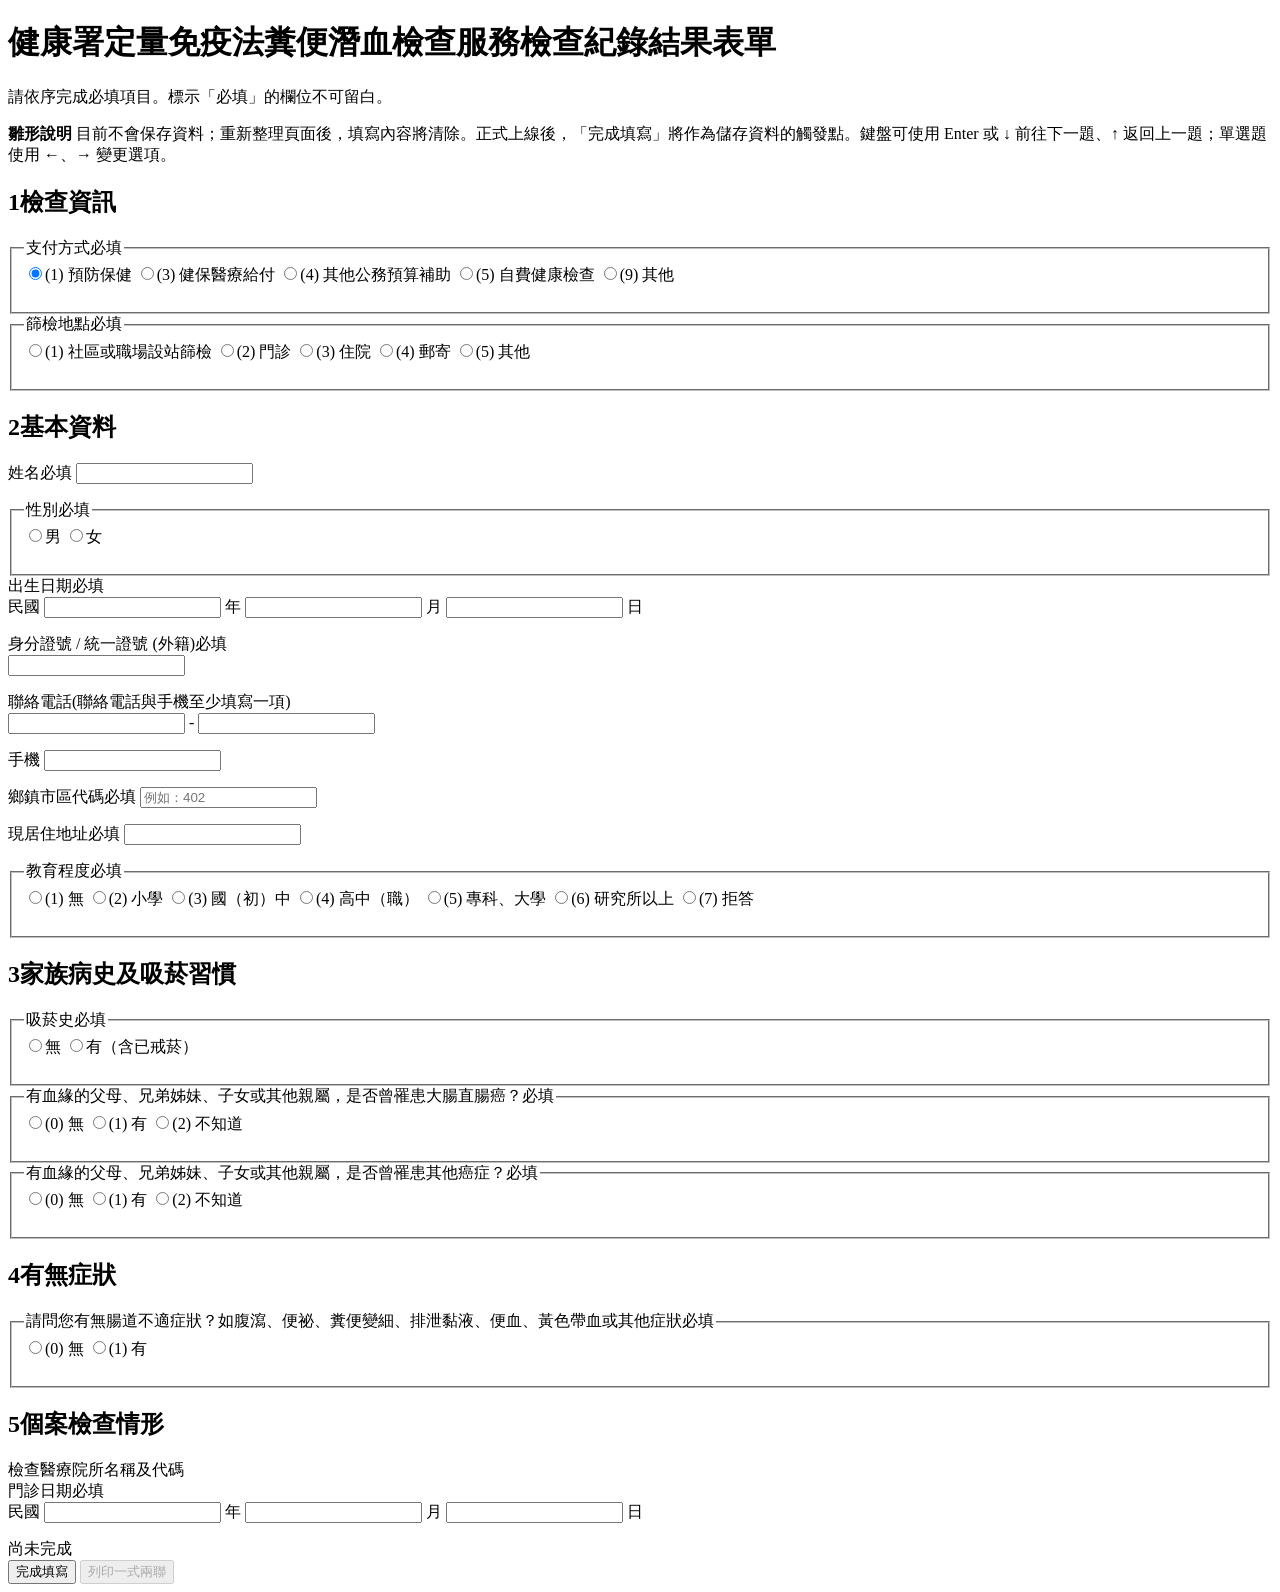
==== commit b74137aa: "Add files via upload" ====
--- a/iFOBT_1.html
+++ b/iFOBT_1.html
@@ -1,1589 +1,240 @@
-<!doctype html>
-<html lang="zh-Hant">
-<head>
-  <meta charset="utf-8">
-  <meta name="viewport" content="width=device-width, initial-scale=1">
-  <title>定量免疫法糞便潛血檢查服務檢查紀錄結果表單</title>
-  <style>
-    :root {
-      color-scheme: light;
-      --primary: #0b6b63;
-      --primary-dark: #07534d;
-      --primary-soft: #e8f5f2;
-      --border: #cbd5d1;
-      --text: #17211f;
-      --muted: #5e6a67;
-      --surface: #ffffff;
-      --page: #f3f6f5;
-      --danger: #b42318;
-      --danger-soft: #fff1f0;
-      --success: #176b43;
-      --success-soft: #eaf7ef;
-      --input-text: #0000ff;
-      --shadow: 0 12px 32px rgba(20, 52, 47, 0.09);
-      font-family: "Microsoft JhengHei", "Noto Sans TC", sans-serif;
-    }
-
-    * {
-      box-sizing: border-box;
-    }
-
-    html {
-      scroll-behavior: smooth;
-    }
-
-    body {
-      margin: 0;
-      color: var(--text);
-      background: var(--page);
-      line-height: 1.55;
-    }
-
-    button,
-    input,
-    textarea {
-      font: inherit;
-    }
-
-    button,
-    label,
-    input,
-    textarea {
-      -webkit-tap-highlight-color: transparent;
-    }
-
-    .screen-app {
-      min-height: 100vh;
-    }
-
-    .app-header {
-      padding: 28px 20px 24px;
-      color: #fff;
-      background: linear-gradient(135deg, #07534d, #0b7c71);
-    }
-
-    .app-header__inner,
-    .form-shell {
-      width: min(1080px, calc(100% - 32px));
-      margin: 0 auto;
-    }
-
-    .app-header h1 {
-      max-width: 920px;
-      margin: 0;
-      font-size: clamp(1.45rem, 3vw, 2.2rem);
-      line-height: 1.35;
-      letter-spacing: 0.02em;
-    }
-
-    .app-header p {
-      margin: 10px 0 0;
-      color: rgba(255, 255, 255, 0.84);
-      font-size: 0.98rem;
-    }
-
-    .form-shell {
-      padding: 24px 0 120px;
-    }
-
-    .notice {
-      display: flex;
-      gap: 12px;
-      align-items: flex-start;
-      margin-bottom: 18px;
-      padding: 14px 16px;
-      border: 1px solid #b8d9d3;
-      border-radius: 12px;
-      background: var(--primary-soft);
-      color: #164f49;
-    }
-
-    .notice strong {
-      white-space: nowrap;
-    }
-
-    .form-section {
-      margin-bottom: 18px;
-      padding: 24px;
-      border: 1px solid #dbe3e0;
-      border-radius: 16px;
-      background: var(--surface);
-      box-shadow: var(--shadow);
-    }
-
-    .section-heading {
-      display: flex;
-      gap: 12px;
-      align-items: center;
-      margin: 0 0 20px;
-      padding-bottom: 12px;
-      border-bottom: 1px solid #e7ecea;
-      font-size: 1.22rem;
-      line-height: 1.35;
-    }
-
-    .section-number {
-      display: inline-grid;
-      flex: 0 0 30px;
-      width: 30px;
-      height: 30px;
-      place-items: center;
-      border-radius: 50%;
-      color: #fff;
-      background: var(--primary);
-      font-size: 0.92rem;
-    }
-
-    .field-grid {
-      display: grid;
-      grid-template-columns: repeat(12, minmax(0, 1fr));
-      gap: 18px;
-    }
-
-    .field {
-      grid-column: span 12;
-      min-width: 0;
-    }
-
-    .field.half {
-      grid-column: span 6;
-    }
-
-    .field.third {
-      grid-column: span 4;
-    }
-
-    .field.wide {
-      grid-column: span 8;
-    }
-
-    .field.basic-name,
-    .field.basic-gender {
-      grid-column: span 3;
-    }
-
-    .field.basic-birth {
-      grid-column: span 6;
-    }
-
-    .field.district-code {
-      grid-column: span 3;
-    }
-
-    .field.address-field {
-      grid-column: span 9;
-    }
-
-    .address-row {
-      display: grid;
-      grid-column: span 12;
-      grid-template-columns: 160px minmax(0, 1fr);
-      gap: 10px;
-      align-items: start;
-    }
-
-    .address-row > .field {
-      grid-column: auto;
-    }
-
-    .field-label,
-    fieldset legend {
-      display: block;
-      margin-bottom: 8px;
-      padding: 0;
-      font-weight: 700;
-      color: #24312e;
-    }
-
-    .required-mark {
-      margin-left: 4px;
-      color: var(--danger);
-    }
-
-    fieldset {
-      min-width: 0;
-      margin: 0;
-      padding: 0;
-      border: 0;
-    }
-
-    input[type="text"],
-    input[type="tel"],
-    input[type="number"],
-    textarea,
-    .readonly-value {
-      width: 100%;
-      min-height: 48px;
-      padding: 10px 12px;
-      border: 1px solid var(--border);
-      border-radius: 9px;
-      color: var(--input-text);
-      background: #fff;
-      outline: none;
-      transition: border-color 0.15s ease, box-shadow 0.15s ease;
-    }
-
-    textarea {
-      min-height: 96px;
-      resize: vertical;
-    }
-
-    input::placeholder,
-    textarea::placeholder {
-      color: #718096;
-      opacity: 1;
-    }
-
-    input:focus,
-    textarea:focus {
-      border-color: var(--primary);
-      box-shadow: 0 0 0 3px rgba(11, 107, 99, 0.14);
-    }
-
-    .readonly-value {
-      display: flex;
-      align-items: center;
-      border-color: #d9dfdd;
-      color: #47534f;
-      background: #f5f7f6;
-    }
-
-    .option-grid {
-      display: grid;
-      grid-template-columns: repeat(auto-fit, minmax(190px, 1fr));
-      gap: 10px;
-    }
-
-    .option-grid.compact-options {
-      grid-template-columns: repeat(2, minmax(0, 1fr));
-    }
-
-    .option-card {
-      position: relative;
-      display: flex;
-      min-height: 48px;
-      gap: 10px;
-      align-items: center;
-      padding: 11px 13px;
-      border: 1px solid var(--border);
-      border-radius: 10px;
-      background: #fff;
-      cursor: pointer;
-      transition: border-color 0.15s ease, background 0.15s ease;
-    }
-
-    .option-card:hover {
-      border-color: #79afa8;
-      background: #fbfefd;
-    }
-
-    .option-card:has(input:checked) {
-      border-color: var(--primary);
-      background: var(--primary-soft);
-    }
-
-    .option-card input {
-      width: 20px;
-      height: 20px;
-      flex: 0 0 20px;
-      margin: 0;
-      accent-color: var(--primary);
-    }
-
-    .date-row,
-    .phone-row {
-      display: grid;
-      gap: 10px;
-      align-items: center;
-    }
-
-    .date-row {
-      grid-template-columns: auto minmax(56px, 1.2fr) auto minmax(48px, 1fr) auto minmax(48px, 1fr) auto;
-    }
-
-    .date-row input {
-      min-width: 0;
-      width: 100%;
-    }
-
-    .date-unit {
-      color: var(--muted);
-      font-size: 0.92rem;
-      font-weight: 600;
-      white-space: nowrap;
-    }
-
-    .phone-row {
-      grid-template-columns: minmax(72px, 110px) auto minmax(140px, 1fr);
-    }
-
-    .phone-separator {
-      color: var(--muted);
-      font-size: 1.2rem;
-      font-weight: 700;
-      line-height: 48px;
-    }
-
-    .inline-subfield {
-      display: flex;
-      min-width: 0;
-      gap: 8px;
-      align-items: center;
-    }
-
-    .inline-subfield input {
-      min-width: 0;
-      flex: 1 1 auto;
-    }
-
-    .subfield-label {
-      flex: 0 0 auto;
-      color: var(--muted);
-      font-size: 0.92rem;
-      font-weight: 600;
-      white-space: nowrap;
-    }
-
-    .helper-text {
-      margin: 7px 0 0;
-      color: var(--muted);
-      font-size: 0.86rem;
-    }
-
-    .district-code input {
-      max-width: 160px;
-    }
-
-    .id-entry {
-      position: relative;
-      width: 100%;
-      min-width: 0;
-      max-width: 620px;
-    }
-
-    .id-boxes {
-      display: grid;
-      width: 100%;
-      min-width: 0;
-      grid-template-columns: repeat(10, minmax(0, 1fr));
-      gap: 5px;
-      pointer-events: none;
-    }
-
-    .id-box {
-      display: grid;
-      width: 100%;
-      min-width: 0;
-      height: 48px;
-      place-items: center;
-      border: 1px solid #95a29e;
-      border-radius: 6px;
-      color: var(--input-text);
-      background: #fff;
-      font-family: inherit;
-      font-size: 1rem;
-      font-weight: 400;
-    }
-
-    .id-native-input {
-      position: absolute;
-      inset: 0;
-      z-index: 1;
-      width: 100%;
-      height: 100%;
-      border: 0;
-      opacity: 0.02;
-      cursor: text;
-    }
-
-    .id-entry:focus-within .id-boxes {
-      border-radius: 8px;
-      box-shadow: 0 0 0 3px rgba(11, 107, 99, 0.14);
-    }
-
-    .id-entry:focus-within .id-box {
-      border-color: var(--primary);
-    }
-
-    .conditional-field[hidden] {
-      display: none;
-    }
-
-    .field-error {
-      display: none;
-    }
-
-    .field.has-error input,
-    .field.has-error textarea,
-    .field.has-error .option-grid,
-    .field.has-error .id-boxes {
-      border-color: var(--danger);
-    }
-
-    .field.has-error .option-grid {
-      padding: 5px;
-      border: 1px solid var(--danger);
-      border-radius: 12px;
-      background: var(--danger-soft);
-    }
-
-    .field.has-error .id-box {
-      border-color: var(--danger);
-    }
-
-    .action-bar {
-      position: sticky;
-      bottom: 0;
-      z-index: 20;
-      display: flex;
-      gap: 12px;
-      align-items: center;
-      justify-content: flex-end;
-      margin-top: 24px;
-      padding: 14px 16px;
-      border: 1px solid #dbe3e0;
-      border-radius: 14px;
-      background: rgba(255, 255, 255, 0.96);
-      box-shadow: 0 -8px 28px rgba(20, 52, 47, 0.08);
-      backdrop-filter: blur(8px);
-    }
-
-    .status-group {
-      display: flex;
-      min-width: 0;
-      gap: 10px;
-      align-items: center;
-      margin-right: auto;
-    }
-
-    .completion-status {
-      flex: 0 0 auto;
-      padding: 8px 12px;
-      border-radius: 9px;
-      color: var(--muted);
-      background: #eef2f1;
-      font-weight: 700;
-    }
-
-    .validation-message {
-      display: none;
-      min-width: 0;
-      padding: 8px 12px;
-      border-radius: 9px;
-      color: #fff;
-      background: var(--danger);
-      font-size: 1.02rem;
-      font-weight: 700;
-      line-height: 1.35;
-    }
-
-    .validation-message.is-visible {
-      display: block;
-    }
-
-    .completion-status.is-complete {
-      color: var(--success);
-      background: var(--success-soft);
-    }
-
-    .btn {
-      min-height: 48px;
-      padding: 10px 20px;
-      border: 1px solid transparent;
-      border-radius: 10px;
-      font-weight: 700;
-      cursor: pointer;
-    }
-
-    .btn-primary {
-      color: #fff;
-      background: var(--primary);
-    }
-
-    .btn-primary:hover {
-      background: var(--primary-dark);
-    }
-
-    .btn-secondary {
-      border-color: var(--primary);
-      color: var(--primary-dark);
-      background: #fff;
-    }
-
-    .btn:disabled {
-      border-color: #d5dcda;
-      color: #89928f;
-      background: #e8eceb;
-      cursor: not-allowed;
-    }
-
-    .print-root {
-      display: none;
-    }
-
-    @media (max-width: 760px) {
-      .app-header {
-        padding: 22px 16px 20px;
-      }
-
-      .app-header__inner,
-      .form-shell {
-        width: min(100% - 24px, 1080px);
-      }
-
-      .form-shell {
-        padding-top: 14px;
-      }
-
-      .form-section {
-        padding: 18px 15px;
-        border-radius: 13px;
-      }
-
-      .field.half,
-      .field.third,
-      .field.wide,
-      .field.basic-name,
-      .field.basic-gender,
-      .field.basic-birth,
-      .field.district-code,
-      .field.address-field {
-        grid-column: span 12;
-      }
-
-      .address-row {
-        grid-template-columns: 1fr;
-      }
-
-      .option-grid {
-        grid-template-columns: 1fr;
-      }
-
-      .id-boxes {
-        gap: 2px;
-      }
-
-      .date-row,
-      .phone-row {
-        gap: 6px;
-      }
-
-      .inline-subfield {
-        gap: 4px;
-      }
-
-      .subfield-label {
-        font-size: 0.82rem;
-      }
-
-      .date-unit {
-        font-size: 0.82rem;
-      }
-
-      .date-row input,
-      .phone-row input {
-        padding-right: 7px;
-        padding-left: 7px;
-      }
-
-      .id-box {
-        min-width: 0;
-        border-radius: 4px;
-      }
-
-      .notice {
-        display: block;
-      }
-
-      .notice strong {
-        display: block;
-        margin-bottom: 4px;
-      }
-
-      .action-bar {
-        flex-wrap: wrap;
-      }
-
-      .completion-status {
-        width: auto;
-      }
-
-      .status-group {
-        width: 100%;
-        flex-wrap: wrap;
-      }
-
-      .btn {
-        width: 100%;
-      }
-    }
-
-    @media (max-width: 1024px), (hover: none) and (pointer: coarse) {
-      .desktop-print {
-        display: none !important;
-      }
-    }
-
-    @page {
-      size: A4 portrait;
-      margin: 0;
-    }
-
-    @media print {
-      html,
-      body {
-        width: 210mm;
-        margin: 0;
-        padding: 0;
-        background: #fff;
-      }
-
-      .screen-app {
-        display: none !important;
-      }
-
-      .print-root {
-        display: block;
-      }
-
-      .print-page {
-        position: relative;
-        width: 210mm;
-        height: 297mm;
-        padding: 12mm 16mm 10mm 15mm;
-        overflow: hidden;
-        page-break-after: always;
-        color: #000;
-        background: #fff;
-        font-family: "DFKai-SB", "標楷體", "KaiTi", serif;
-        font-size: 9.5pt;
-        line-height: 1.28;
-      }
-
-      .print-page:last-child {
-        page-break-after: auto;
-      }
-
-      .print-meta {
-        display: grid;
-        grid-template-columns: 25mm 1fr;
-        gap: 4mm;
-        align-items: end;
-        margin-bottom: 2mm;
-        font-size: 9pt;
-      }
-
-      .print-funding {
-        text-align: center;
-      }
-
-      .print-title {
-        margin: 1mm 8mm 1.5mm 0;
-        text-align: center;
-        font-size: 16pt;
-        line-height: 1.15;
-        letter-spacing: 0.6pt;
-      }
-
-      .copy-label {
-        position: absolute;
-        top: 24mm;
-        right: 5mm;
-        writing-mode: vertical-rl;
-        text-orientation: upright;
-        font-size: 11pt;
-        letter-spacing: 0.8pt;
-      }
-
-      .print-line {
-        margin: 0.8mm 0;
-      }
-
-      .print-section-title {
-        display: inline-block;
-        margin: 1.2mm 0 0.7mm;
-        padding: 0 0.6mm;
-        border: 0.4mm solid #000;
-        font-size: 11.5pt;
-        font-weight: 700;
-        line-height: 1.05;
-      }
-
-      .print-grid {
-        display: grid;
-        grid-template-columns: repeat(12, minmax(0, 1fr));
-        gap: 0.7mm 2mm;
-      }
-
-      .print-span-4 { grid-column: span 4; }
-      .print-span-5 { grid-column: span 5; }
-      .print-span-6 { grid-column: span 6; }
-      .print-span-7 { grid-column: span 7; }
-      .print-span-8 { grid-column: span 8; }
-      .print-span-12 { grid-column: span 12; }
-
-      .print-value {
-        display: inline-block;
-        min-width: 14mm;
-        padding: 0 1mm;
-        border-bottom: 0.25mm solid #000;
-        text-align: center;
-        font-family: "Microsoft JhengHei", sans-serif;
-        font-weight: 600;
-      }
-
-      .print-value.long {
-        min-width: 50mm;
-        text-align: left;
-      }
-
-      .print-check {
-        display: inline-grid;
-        width: 3.8mm;
-        height: 3.8mm;
-        margin: 0 0.5mm 0 1mm;
-        place-items: center;
-        border: 0.3mm solid #000;
-        vertical-align: -0.7mm;
-        font-family: Arial, sans-serif;
-        font-size: 9pt;
-        font-weight: 700;
-        line-height: 1;
-      }
-
-      .print-id-boxes {
-        display: inline-flex;
-        gap: 0.35mm;
-        margin-left: 1mm;
-        vertical-align: middle;
-      }
-
-      .print-id-box {
-        display: inline-grid;
-        width: 4.2mm;
-        height: 4.4mm;
-        place-items: center;
-        border: 0.25mm solid #000;
-        font-family: Arial, sans-serif;
-        font-size: 8pt;
-        font-weight: 700;
-      }
-
-      .print-address {
-        min-height: 5mm;
-        margin-top: 0.4mm;
-        padding: 0.3mm 1mm;
-        border-bottom: 0.25mm solid #000;
-        font-family: "Microsoft JhengHei", sans-serif;
-      }
-
-      .print-consent {
-        margin: 1mm 0 0;
-        font-size: 8.8pt;
-      }
-
-      .print-result-row {
-        margin: 0.7mm 0;
-      }
-
-      .print-footer {
-        margin-top: 1.8mm;
-        text-align: right;
-        font-size: 8.8pt;
-      }
-
-      .blank-line {
-        display: inline-block;
-        min-width: 22mm;
-        border-bottom: 0.25mm solid #000;
-      }
-    }
-  </style>
-</head>
-<body>
-  <main class="screen-app">
-    <header class="app-header">
-      <div class="app-header__inner">
-        <h1>健康署定量免疫法糞便潛血檢查服務檢查紀錄結果表單</h1>
-        <p>請依序完成必填項目。標示「必填」的欄位不可留白。</p>
-      </div>
-    </header>
-
-    <form id="ifobtForm" class="form-shell" novalidate>
-      <div class="notice" role="note">
-        <strong>雛形說明</strong>
-        <span>目前不會保存資料；重新整理頁面後，填寫內容將清除。正式上線後，「完成填寫」將作為儲存資料的觸發點。鍵盤可使用 Enter 或 ↓ 前往下一題、↑ 返回上一題；單選題使用 ←、→ 變更選項。</span>
-      </div>
-
-      <section class="form-section" aria-labelledby="section-method">
-        <h2 id="section-method" class="section-heading"><span class="section-number">1</span>檢查資訊</h2>
-        <div class="field-grid">
-          <fieldset class="field" data-field="paymentMethod">
-            <legend>支付方式<span class="required-mark">必填</span></legend>
-            <div class="option-grid">
-              <label class="option-card"><input type="radio" name="paymentMethod" value="1" checked><span>(1) 預防保健</span></label>
-              <label class="option-card"><input type="radio" name="paymentMethod" value="3"><span>(3) 健保醫療給付</span></label>
-              <label class="option-card"><input type="radio" name="paymentMethod" value="4"><span>(4) 其他公務預算補助</span></label>
-              <label class="option-card"><input type="radio" name="paymentMethod" value="5"><span>(5) 自費健康檢查</span></label>
-              <label class="option-card"><input type="radio" name="paymentMethod" value="9"><span>(9) 其他</span></label>
-            </div>
-            <p class="field-error" aria-live="polite"></p>
-          </fieldset>
-
-          <fieldset class="field" data-field="screeningLocation">
-            <legend>篩檢地點<span class="required-mark">必填</span></legend>
-            <div class="option-grid">
-              <label class="option-card"><input type="radio" name="screeningLocation" value="1"><span>(1) 社區或職場設站篩檢</span></label>
-              <label class="option-card"><input type="radio" name="screeningLocation" value="2"><span>(2) 門診</span></label>
-              <label class="option-card"><input type="radio" name="screeningLocation" value="3"><span>(3) 住院</span></label>
-              <label class="option-card"><input type="radio" name="screeningLocation" value="4"><span>(4) 郵寄</span></label>
-              <label class="option-card"><input type="radio" name="screeningLocation" value="5"><span>(5) 其他</span></label>
-            </div>
-            <p class="field-error" aria-live="polite"></p>
-          </fieldset>
-        </div>
-      </section>
-
-      <section class="form-section" aria-labelledby="section-basic">
-        <h2 id="section-basic" class="section-heading"><span class="section-number">2</span>基本資料</h2>
-        <div class="field-grid">
-          <div class="field basic-name" data-field="fullName">
-            <label class="field-label" for="fullName">姓名<span class="required-mark">必填</span></label>
-            <input id="fullName" name="fullName" type="text" autocomplete="name" maxlength="50">
-            <p class="field-error" aria-live="polite"></p>
-          </div>
-
-          <fieldset class="field basic-gender" data-field="gender">
-            <legend>性別<span class="required-mark">必填</span></legend>
-            <div class="option-grid compact-options">
-              <label class="option-card"><input type="radio" name="gender" value="M"><span>男</span></label>
-              <label class="option-card"><input type="radio" name="gender" value="F"><span>女</span></label>
-            </div>
-            <p class="field-error" aria-live="polite"></p>
-          </fieldset>
-
-          <div class="field basic-birth" data-field="birthDate">
-            <span class="field-label">出生日期<span class="required-mark">必填</span></span>
-            <div class="date-row">
-              <span class="date-unit">民國</span>
-              <input id="birthYear" name="birthYear" type="text" inputmode="numeric" maxlength="3" autocomplete="bday-year" aria-label="出生日期民國年">
-              <span class="date-unit">年</span>
-              <input id="birthMonth" name="birthMonth" type="text" inputmode="numeric" maxlength="2" autocomplete="bday-month" aria-label="出生日期月份">
-              <span class="date-unit">月</span>
-              <input id="birthDay" name="birthDay" type="text" inputmode="numeric" maxlength="2" autocomplete="bday-day" aria-label="出生日期日期">
-              <span class="date-unit">日</span>
-            </div>
-            <p class="field-error" aria-live="polite"></p>
-          </div>
-
-          <div class="field" data-field="identityNumber">
-            <label class="field-label" for="identityNumber">身分證號 / 統一證號 (外籍)<span class="required-mark">必填</span></label>
-            <div class="id-entry">
-              <input id="identityNumber" class="id-native-input" name="identityNumber" type="text" maxlength="10" inputmode="text" autocapitalize="characters" autocomplete="off" aria-describedby="identityNumberError">
-              <div id="identityBoxes" class="id-boxes" aria-hidden="true"></div>
-            </div>
-            <p id="identityNumberError" class="field-error" aria-live="polite"></p>
-          </div>
-
-          <div class="field half" data-field="phoneContact">
-            <span class="field-label">聯絡電話<span class="required-mark">(聯絡電話與手機至少填寫一項)</span></span>
-            <div class="phone-row">
-              <input id="phoneArea" name="phoneArea" type="tel" inputmode="numeric" maxlength="3" autocomplete="tel-area-code" aria-label="區域碼">
-              <span class="phone-separator" aria-hidden="true">-</span>
-              <input id="phoneNumber" name="phoneNumber" type="tel" inputmode="numeric" maxlength="8" autocomplete="tel-local" aria-label="電話號碼">
-            </div>
-            <p class="field-error" aria-live="polite"></p>
-          </div>
-
-          <div class="field half" data-field="mobilePhone">
-            <label class="field-label" for="mobilePhone">手機</label>
-            <input id="mobilePhone" name="mobilePhone" type="tel" inputmode="numeric" maxlength="10" autocomplete="tel">
-            <p class="field-error" aria-live="polite"></p>
-          </div>
-
-          <div class="address-row">
-            <div class="field district-code" data-field="districtCode">
-              <label class="field-label" for="districtCode">鄉鎮市區代碼<span class="required-mark">必填</span></label>
-              <input id="districtCode" name="districtCode" type="text" inputmode="numeric" maxlength="6" placeholder="例如：402" autocomplete="postal-code">
-              <p class="field-error" aria-live="polite"></p>
-            </div>
-
-            <div class="field address-field" data-field="address">
-              <label class="field-label" for="address">現居住地址<span class="required-mark">必填</span></label>
-              <input id="address" name="address" type="text" maxlength="180" autocomplete="street-address">
-              <p class="field-error" aria-live="polite"></p>
-            </div>
-          </div>
-
-          <fieldset class="field" data-field="education">
-            <legend>教育程度<span class="required-mark">必填</span></legend>
-            <div class="option-grid">
-              <label class="option-card"><input type="radio" name="education" value="1"><span>(1) 無</span></label>
-              <label class="option-card"><input type="radio" name="education" value="2"><span>(2) 小學</span></label>
-              <label class="option-card"><input type="radio" name="education" value="3"><span>(3) 國（初）中</span></label>
-              <label class="option-card"><input type="radio" name="education" value="4"><span>(4) 高中（職）</span></label>
-              <label class="option-card"><input type="radio" name="education" value="5"><span>(5) 專科、大學</span></label>
-              <label class="option-card"><input type="radio" name="education" value="6"><span>(6) 研究所以上</span></label>
-              <label class="option-card"><input type="radio" name="education" value="7"><span>(7) 拒答</span></label>
-            </div>
-            <p class="field-error" aria-live="polite"></p>
-          </fieldset>
-        </div>
-      </section>
-
-      <section class="form-section" aria-labelledby="section-history">
-        <h2 id="section-history" class="section-heading"><span class="section-number">3</span>家族病史及吸菸習慣</h2>
-        <div class="field-grid">
-          <fieldset class="field half" data-field="smokingHistory">
-            <legend>吸菸史<span class="required-mark">必填</span></legend>
-            <div class="option-grid">
-              <label class="option-card"><input type="radio" name="smokingHistory" value="0"><span>無</span></label>
-              <label class="option-card"><input type="radio" name="smokingHistory" value="1"><span>有（含已戒菸）</span></label>
-            </div>
-            <p class="field-error" aria-live="polite"></p>
-          </fieldset>
-
-          <div id="smokingAgeField" class="field half conditional-field" data-field="smokingStartAge" hidden>
-            <label class="field-label" for="smokingStartAge">開始吸菸年齡<span class="required-mark">必填</span></label>
-            <input id="smokingStartAge" name="smokingStartAge" type="text" inputmode="numeric" maxlength="3">
-            <p class="field-error" aria-live="polite"></p>
-          </div>
-
-          <fieldset class="field" data-field="colorectalFamilyHistory">
-            <legend>有血緣的父母、兄弟姊妹、子女或其他親屬，是否曾罹患大腸直腸癌？<span class="required-mark">必填</span></legend>
-            <div class="option-grid">
-              <label class="option-card"><input type="radio" name="colorectalFamilyHistory" value="0"><span>(0) 無</span></label>
-              <label class="option-card"><input type="radio" name="colorectalFamilyHistory" value="1"><span>(1) 有</span></label>
-              <label class="option-card"><input type="radio" name="colorectalFamilyHistory" value="2"><span>(2) 不知道</span></label>
-            </div>
-            <p class="field-error" aria-live="polite"></p>
-          </fieldset>
-
-          <fieldset class="field" data-field="otherCancerFamilyHistory">
-            <legend>有血緣的父母、兄弟姊妹、子女或其他親屬，是否曾罹患其他癌症？<span class="required-mark">必填</span></legend>
-            <div class="option-grid">
-              <label class="option-card"><input type="radio" name="otherCancerFamilyHistory" value="0"><span>(0) 無</span></label>
-              <label class="option-card"><input type="radio" name="otherCancerFamilyHistory" value="1"><span>(1) 有</span></label>
-              <label class="option-card"><input type="radio" name="otherCancerFamilyHistory" value="2"><span>(2) 不知道</span></label>
-            </div>
-            <p class="field-error" aria-live="polite"></p>
-          </fieldset>
-        </div>
-      </section>
-
-      <section class="form-section" aria-labelledby="section-symptoms">
-        <h2 id="section-symptoms" class="section-heading"><span class="section-number">4</span>有無症狀</h2>
-        <div class="field-grid">
-          <fieldset class="field half" data-field="hasSymptoms">
-            <legend>請問您有無腸道不適症狀？如腹瀉、便祕、糞便變細、排泄黏液、便血、黃色帶血或其他症狀<span class="required-mark">必填</span></legend>
-            <div class="option-grid">
-              <label class="option-card"><input type="radio" name="hasSymptoms" value="0"><span>(0) 無</span></label>
-              <label class="option-card"><input type="radio" name="hasSymptoms" value="1"><span>(1) 有</span></label>
-            </div>
-            <p class="field-error" aria-live="polite"></p>
-          </fieldset>
-        </div>
-      </section>
-
-      <section class="form-section" aria-labelledby="section-case">
-        <h2 id="section-case" class="section-heading"><span class="section-number">5</span>個案檢查情形</h2>
-        <div class="field-grid">
-          <div class="field half">
-            <span class="field-label">檢查醫療院所名稱及代碼</span>
-            <div id="institutionDisplay" class="readonly-value" aria-readonly="true"></div>
-          </div>
-
-          <div class="field half" data-field="visitDate">
-            <span class="field-label">門診日期<span class="required-mark">必填</span></span>
-            <div class="date-row">
-              <span class="date-unit">民國</span>
-              <input id="visitYear" name="visitYear" type="text" inputmode="numeric" maxlength="3" aria-label="門診日期民國年">
-              <span class="date-unit">年</span>
-              <input id="visitMonth" name="visitMonth" type="text" inputmode="numeric" maxlength="2" aria-label="門診日期月份">
-              <span class="date-unit">月</span>
-              <input id="visitDay" name="visitDay" type="text" inputmode="numeric" maxlength="2" aria-label="門診日期日期">
-              <span class="date-unit">日</span>
-            </div>
-            <p class="field-error" aria-live="polite"></p>
-          </div>
-        </div>
-      </section>
-
-      <div class="action-bar">
-        <div class="status-group">
-          <div id="completionStatus" class="completion-status" role="status">尚未完成</div>
-          <div id="validationMessage" class="validation-message" role="alert" aria-live="assertive"></div>
-        </div>
-        <button id="completeButton" class="btn btn-primary" type="submit">完成填寫</button>
-        <button id="printButton" class="btn btn-secondary desktop-print" type="button" disabled>列印一式兩聯</button>
-      </div>
-    </form>
-  </main>
-
-  <div id="printRoot" class="print-root" aria-hidden="true"></div>
-
-  <script>
-    "use strict";
-
-    const PROTOTYPE_CONFIG = Object.freeze({
-      institutionName: "烏日澄清醫院",
-      institutionCode: "1536151042"
-    });
-
-    const form = document.getElementById("ifobtForm");
-    const completeButton = document.getElementById("completeButton");
-    const printButton = document.getElementById("printButton");
-    const completionStatus = document.getElementById("completionStatus");
-    const validationMessage = document.getElementById("validationMessage");
-    const identityInput = document.getElementById("identityNumber");
-    const identityBoxes = document.getElementById("identityBoxes");
-    const smokingAgeField = document.getElementById("smokingAgeField");
-    const smokingStartAge = document.getElementById("smokingStartAge");
-    let isComplete = false;
-
-    document.getElementById("institutionDisplay").textContent =
-      `${PROTOTYPE_CONFIG.institutionName} ${PROTOTYPE_CONFIG.institutionCode}`;
-
-    for (let index = 0; index < 10; index += 1) {
-      const box = document.createElement("span");
-      box.className = "id-box";
-      identityBoxes.appendChild(box);
-    }
-
-    function numbersOnly(input) {
-      input.value = input.value.replace(/[^0-9]/g, "");
-    }
-
-    function updateIdentityBoxes() {
-      const value = identityInput.value;
-      [...identityBoxes.children].forEach((box, index) => {
-        box.textContent = value[index] || "";
-      });
-    }
-
-    function getRadioValue(name) {
-      return form.querySelector(`input[name="${name}"]:checked`)?.value || "";
-    }
-
-    function getValue(id) {
-      return document.getElementById(id).value.trim();
-    }
-
-    function setError(fieldName, message) {
-      const field = form.querySelector(`[data-field="${fieldName}"]`);
-      if (!field) return;
-      field.classList.toggle("has-error", Boolean(message));
-      const error = field.querySelector(".field-error");
-      if (error) error.textContent = message;
-    }
-
-    function clearFieldErrorForElement(element) {
-      const field = element.closest("[data-field]");
-      if (!field) return;
-      field.classList.remove("has-error");
-      const error = field.querySelector(".field-error");
-      if (error) error.textContent = "";
-    }
-
-    function clearValidationPresentation() {
-      validationMessage.textContent = "";
-      validationMessage.classList.remove("is-visible");
-      form.querySelectorAll(".field.has-error").forEach(field => {
-        field.classList.remove("has-error");
-        const error = field.querySelector(".field-error");
-        if (error) error.textContent = "";
-      });
-    }
-
-    function presentFirstValidationError(fieldName) {
-      const firstField = form.querySelector(`[data-field="${fieldName}"]`);
-      if (!firstField) return;
-
-      const message = firstField.querySelector(".field-error")?.textContent || "請完成此欄位。";
-      form.querySelectorAll(".field.has-error").forEach(field => {
-        if (field === firstField) return;
-        field.classList.remove("has-error");
-        const error = field.querySelector(".field-error");
-        if (error) error.textContent = "";
-      });
-
-      validationMessage.textContent = message;
-      validationMessage.classList.add("is-visible");
-
-      const focusTarget = firstField.querySelector("input:checked") ||
-        firstField.querySelector("input, textarea");
-      if (focusTarget) {
-        focusTarget.focus({ preventScroll: true });
-        ensureKeyboardFocusVisible(focusTarget);
-      }
-    }
-
-    function rocDateParts(prefix) {
-      return {
-        year: Number(getValue(`${prefix}Year`)),
-        month: Number(getValue(`${prefix}Month`)),
-        day: Number(getValue(`${prefix}Day`))
-      };
-    }
-
-    function isValidRocDate(parts) {
-      if (!Number.isInteger(parts.year) || parts.year < 1 ||
-          !Number.isInteger(parts.month) || parts.month < 1 || parts.month > 12 ||
-          !Number.isInteger(parts.day) || parts.day < 1 || parts.day > 31) {
-        return false;
-      }
-      const westernYear = parts.year + 1911;
-      const date = new Date(westernYear, parts.month - 1, parts.day);
-      return date.getFullYear() === westernYear &&
-        date.getMonth() === parts.month - 1 &&
-        date.getDate() === parts.day;
-    }
-
-    function rocDateToDate(parts) {
-      return new Date(parts.year + 1911, parts.month - 1, parts.day);
-    }
-
-    function calculateCurrentAge(birthDate) {
-      const today = new Date();
-      let age = today.getFullYear() - birthDate.getFullYear();
-      const monthDifference = today.getMonth() - birthDate.getMonth();
-      if (monthDifference < 0 || (monthDifference === 0 && today.getDate() < birthDate.getDate())) {
-        age -= 1;
-      }
-      return age;
-    }
-
-    function validatePhoneGroup(errors) {
-      const area = getValue("phoneArea");
-      const phone = getValue("phoneNumber");
-      const mobile = getValue("mobilePhone");
-
-      let phoneError = "";
-      let mobileError = "";
-
-      if (!area && !phone && !mobile) {
-        phoneError = "聯絡電話與手機至少必須填寫一項。";
-        mobileError = "聯絡電話與手機至少必須填寫一項。";
-      } else {
-        if (area || phone) {
-          if (!/^\d{2,3}$/.test(area) || !/^\d{7,8}$/.test(phone)) {
-            phoneError = "請同時填寫 2 至 3 碼區域碼及 7 至 8 碼電話號碼。";
-          }
-        }
-        if (mobile && !/^\d{10}$/.test(mobile)) {
-          mobileError = "手機必須為 10 碼半形數字。";
-        }
-      }
-
-      setError("phoneContact", phoneError);
-      setError("mobilePhone", mobileError);
-      if (phoneError) errors.push("phoneContact");
-      if (mobileError) errors.push("mobilePhone");
-    }
-
-    function validateRequiredRadio(errors, fieldName, message) {
-      const invalid = !getRadioValue(fieldName);
-      setError(fieldName, invalid ? message : "");
-      if (invalid) errors.push(fieldName);
-    }
-
-    function validateForm() {
-      const errors = [];
-
-      validateRequiredRadio(errors, "paymentMethod", "請選擇支付方式。");
-      validateRequiredRadio(errors, "screeningLocation", "請選擇篩檢地點。");
-
-      const nameInvalid = !getValue("fullName");
-      setError("fullName", nameInvalid ? "請填寫姓名。" : "");
-      if (nameInvalid) errors.push("fullName");
-
-      validateRequiredRadio(errors, "gender", "請選擇性別。");
-
-      const birthParts = rocDateParts("birth");
-      let birthError = "";
-      if (!getValue("birthYear") || !getValue("birthMonth") || !getValue("birthDay")) {
-        birthError = "請完整填寫出生日期。";
-      } else if (!isValidRocDate(birthParts)) {
-        birthError = "出生日期不是有效日期。";
-      } else if (rocDateToDate(birthParts) > new Date()) {
-        birthError = "出生日期不得晚於今天。";
-      }
-      setError("birthDate", birthError);
-      if (birthError) errors.push("birthDate");
-
-      const identityInvalid = !/^[A-Z0-9]{10}$/.test(getValue("identityNumber"));
-      setError("identityNumber", identityInvalid ? "身分證號 / 統一證號 (外籍) 必須填滿 10 碼半形英數。" : "");
-      if (identityInvalid) errors.push("identityNumber");
-
-      validatePhoneGroup(errors);
-
-      const districtInvalid = !/^\d{3,6}$/.test(getValue("districtCode"));
-      setError("districtCode", districtInvalid ? "鄉鎮市區代碼必須為 3 至 6 碼半形數字。" : "");
-      if (districtInvalid) errors.push("districtCode");
-
-      const addressInvalid = !getValue("address");
-      setError("address", addressInvalid ? "請填寫現居住地址。" : "");
-      if (addressInvalid) errors.push("address");
-
-      validateRequiredRadio(errors, "education", "請選擇教育程度。");
-      validateRequiredRadio(errors, "smokingHistory", "請選擇吸菸史。");
-
-      if (getRadioValue("smokingHistory") === "1") {
-        const ageText = getValue("smokingStartAge");
-        let ageError = "";
-        if (!/^\d+$/.test(ageText) || Number(ageText) < 1) {
-          ageError = "開始吸菸年齡必須為大於或等於 1 的半形整數。";
-        } else if (!birthError) {
-          const currentAge = calculateCurrentAge(rocDateToDate(birthParts));
-          if (Number(ageText) > currentAge) {
-            ageError = `開始吸菸年齡不得大於目前年齡 ${currentAge} 歲。`;
-          }
-        }
-        setError("smokingStartAge", ageError);
-        if (ageError) errors.push("smokingStartAge");
-      } else {
-        setError("smokingStartAge", "");
-      }
-
-      validateRequiredRadio(errors, "colorectalFamilyHistory", "請選擇大腸直腸癌家族病史。");
-      validateRequiredRadio(errors, "otherCancerFamilyHistory", "請選擇其他癌症家族病史。");
-      validateRequiredRadio(errors, "hasSymptoms", "請選擇有無腸道不適症狀。");
-
-      const visitParts = rocDateParts("visit");
-      let visitError = "";
-      if (!getValue("visitYear") || !getValue("visitMonth") || !getValue("visitDay")) {
-        visitError = "請完整填寫門診日期。";
-      } else if (!isValidRocDate(visitParts)) {
-        visitError = "門診日期不是有效日期。";
-      }
-      setError("visitDate", visitError);
-      if (visitError) errors.push("visitDate");
-
-      return errors;
-    }
-
-    function setCompletionState(complete) {
-      clearValidationPresentation();
-      isComplete = complete;
-      completionStatus.textContent = complete ? "表單已完成" : "尚未完成";
-      completionStatus.classList.toggle("is-complete", complete);
-      printButton.disabled = !complete;
-    }
-
-    function invalidateCompletion() {
-      if (isComplete) setCompletionState(false);
-    }
-
-    function isKeyboardTargetVisible(element) {
-      return !element.disabled && element.offsetParent !== null &&
-        getComputedStyle(element).visibility !== "hidden";
-    }
-
-    function getKeyboardNavigationTargets() {
-      const elements = [...form.querySelectorAll("input:not([type='hidden']), textarea")]
-        .filter(isKeyboardTargetVisible);
-      const targets = [];
-      const radioGroups = new Set();
-
-      elements.forEach(element => {
-        if (element instanceof HTMLInputElement && element.type === "radio") {
-          if (radioGroups.has(element.name)) return;
-          radioGroups.add(element.name);
-          const group = elements.filter(candidate =>
-            candidate instanceof HTMLInputElement &&
-            candidate.type === "radio" &&
-            candidate.name === element.name
-          );
-          targets.push(group.find(candidate => candidate.checked) || group[0]);
-          return;
-        }
-        targets.push(element);
-      });
-
-      targets.push(completeButton);
-      return targets;
-    }
-
-    function ensureKeyboardFocusVisible(target) {
-      requestAnimationFrame(() => {
-        const focusArea = target.closest(".option-card, .inline-subfield") || target;
-        const focusRect = focusArea.getBoundingClientRect();
-        const actionRect = document.querySelector(".action-bar").getBoundingClientRect();
-        const visibleTop = 16;
-        const visibleBottom = actionRect.top > 0 && actionRect.top < window.innerHeight
-          ? actionRect.top - 16
-          : window.innerHeight - 16;
-
-        if (focusRect.top < visibleTop || focusRect.bottom > visibleBottom) {
-          focusArea.scrollIntoView({ behavior: "smooth", block: "center", inline: "nearest" });
-        }
-      });
-    }
-
-    function moveKeyboardFocus(currentTarget, direction) {
-      const targets = getKeyboardNavigationTargets();
-      let currentIndex = targets.indexOf(currentTarget);
-
-      if (currentTarget instanceof HTMLInputElement && currentTarget.type === "radio") {
-        currentIndex = targets.findIndex(target =>
-          target instanceof HTMLInputElement &&
-          target.type === "radio" &&
-          target.name === currentTarget.name
-        );
-      }
-
-      if (currentIndex < 0) return;
-      const nextIndex = Math.max(0, Math.min(targets.length - 1, currentIndex + direction));
-      if (nextIndex === currentIndex) return;
-      const nextTarget = targets[nextIndex];
-
-      if (nextTarget instanceof HTMLInputElement &&
-          nextTarget.type === "radio" &&
-          !getRadioValue(nextTarget.name)) {
-        nextTarget.checked = true;
-        nextTarget.dispatchEvent(new Event("input", { bubbles: true }));
-        nextTarget.dispatchEvent(new Event("change", { bubbles: true }));
-      }
-
-      nextTarget.focus({ preventScroll: true });
-      ensureKeyboardFocusVisible(nextTarget);
-    }
-
-    function setTodayAsVisitDate() {
-      const today = new Date();
-      document.getElementById("visitYear").value = String(today.getFullYear() - 1911);
-      document.getElementById("visitMonth").value = String(today.getMonth() + 1);
-      document.getElementById("visitDay").value = String(today.getDate());
-    }
-
-    function toggleSmokingAge() {
-      const show = getRadioValue("smokingHistory") === "1";
-      smokingAgeField.hidden = !show;
-      if (!show) {
-        smokingStartAge.value = "";
-        setError("smokingStartAge", "");
-      }
-    }
-
-    function option(code, label, selectedCode) {
-      return `<span class="print-check">${selectedCode === code ? "✓" : ""}</span>${label}`;
-    }
-
-    function escapeHtml(value) {
-      return String(value)
-        .replace(/&/g, "&amp;")
-        .replace(/</g, "&lt;")
-        .replace(/>/g, "&gt;")
-        .replace(/"/g, "&quot;")
-        .replace(/'/g, "&#039;");
-    }
-
-    function printIdentityBoxes(value) {
-      return [...Array(10)].map((_, index) =>
-        `<span class="print-id-box">${escapeHtml(value[index] || "")}</span>`
-      ).join("");
-    }
-
-    function formatDistrictCode(value) {
-      const first = value.slice(0, 3).padEnd(3, "□");
-      const second = value.slice(3, 6).padEnd(3, "□");
-      return `${first}-${second}`;
-    }
-
-    function collectFormData() {
-      return {
-        paymentMethod: getRadioValue("paymentMethod"),
-        screeningLocation: getRadioValue("screeningLocation"),
-        fullName: getValue("fullName"),
-        gender: getRadioValue("gender"),
-        birthYear: getValue("birthYear"),
-        birthMonth: getValue("birthMonth"),
-        birthDay: getValue("birthDay"),
-        identityNumber: getValue("identityNumber"),
-        phoneArea: getValue("phoneArea"),
-        phoneNumber: getValue("phoneNumber"),
-        mobilePhone: getValue("mobilePhone"),
-        districtCode: getValue("districtCode"),
-        address: getValue("address"),
-        education: getRadioValue("education"),
-        smokingHistory: getRadioValue("smokingHistory"),
-        smokingStartAge: getValue("smokingStartAge"),
-        colorectalFamilyHistory: getRadioValue("colorectalFamilyHistory"),
-        otherCancerFamilyHistory: getRadioValue("otherCancerFamilyHistory"),
-        hasSymptoms: getRadioValue("hasSymptoms"),
-        visitYear: getValue("visitYear"),
-        visitMonth: getValue("visitMonth"),
-        visitDay: getValue("visitDay")
-      };
-    }
-
-    function buildPrintPage(copyLabel, data) {
-      const paymentOptions = [
-        ["1", "(1)預防保健"], ["3", "(3)健保醫療給付"],
-        ["4", "(4)其他公務預算補助"], ["5", "(5)自費健康檢查"], ["9", "(9)其他"]
-      ].map(([code, label]) => option(code, label, data.paymentMethod)).join("；");
-
-      const locationOptions = [
-        ["1", "(1)社區或職場設站篩檢"], ["2", "(2)門診"], ["3", "(3)住院"],
-        ["4", "(4)郵寄"], ["5", "(5)其他"]
-      ].map(([code, label]) => option(code, label, data.screeningLocation)).join("；");
-
-      const educationOptions = [
-        ["1", "(1)無"], ["2", "(2)小學"], ["3", "(3)國（初）中"], ["4", "(4)高中（職）"],
-        ["5", "(5)專科、大學"], ["6", "(6)研究所以上"], ["7", "(7)拒答"]
-      ].map(([code, label]) => option(code, label, data.education)).join("；");
-
-      return `
-        <section class="print-page">
-          <div class="print-meta"><span>附表五之四</span><span class="print-funding">本檢查經費「由衛生福利部國民健康署運用菸品健康福利捐／公務預算補助」</span></div>
-          <h1 class="print-title">健康署定量免疫法糞便潛血檢查服務檢查紀錄結果表單</h1>
-          <div class="copy-label">${escapeHtml(copyLabel)}</div>
-
-          <div class="print-line">支付方式：${paymentOptions}</div>
-          <div class="print-line">篩檢地點：${locationOptions}</div>
-
-          <div class="print-section-title">基本資料</div>
-          <div class="print-grid">
-            <div class="print-span-5">姓名：<span class="print-value long">${escapeHtml(data.fullName)}</span></div>
-            <div class="print-span-3">性別：${option("M", "男", data.gender)} ${option("F", "女", data.gender)}</div>
-            <div class="print-span-4">出生日期：民國 <span class="print-value">${escapeHtml(data.birthYear)}</span> 年 <span class="print-value">${escapeHtml(data.birthMonth)}</span> 月 <span class="print-value">${escapeHtml(data.birthDay)}</span> 日</div>
-            <div class="print-span-6">身分證統一編號／統一證號（外籍）：<span class="print-id-boxes">${printIdentityBoxes(data.identityNumber)}</span></div>
-            <div class="print-span-6">聯絡電話：（<span class="print-value">${escapeHtml(data.phoneArea)}</span>）<span class="print-value">${escapeHtml(data.phoneNumber)}</span>　手機：<span class="print-value">${escapeHtml(data.mobilePhone)}</span></div>
-            <div class="print-span-12">現居住地址（鄉鎮市區代碼：${escapeHtml(formatDistrictCode(data.districtCode))}）<div class="print-address">${escapeHtml(data.address)}</div></div>
-            <div class="print-span-12">教育：${educationOptions}</div>
-          </div>
-
-          <div class="print-section-title">家族病史及吸菸習慣</div>
-          <div class="print-line">1. 吸菸史：${option("0", "無", data.smokingHistory)}；${option("1", "有（含已戒菸）", data.smokingHistory)}，開始吸菸年齡：<span class="print-value">${escapeHtml(data.smokingStartAge)}</span> 歲。</div>
-          <div class="print-line">2. 請問與您有血緣的父母、兄弟姊妹或子女或其他親屬有無得過大腸直腸癌？${option("0", "(0)無", data.colorectalFamilyHistory)}；${option("1", "(1)有", data.colorectalFamilyHistory)}；${option("2", "(2)不知道", data.colorectalFamilyHistory)}。</div>
-          <div class="print-line">3. 請問與您有血緣的父母、兄弟姊妹或子女或其他親屬有無得過其他癌症？${option("0", "(0)無", data.otherCancerFamilyHistory)}；${option("1", "(1)有", data.otherCancerFamilyHistory)}；${option("2", "(2)不知道", data.otherCancerFamilyHistory)}。</div>
-          <div class="print-line">以上如有任一項填寫「有」，請繼續填寫附表五之六。</div>
-
-          <div class="print-section-title">有無症狀</div>
-          <div class="print-line">請問您有無腸道不適症狀？如腹瀉、便祕、糞便變細、排泄黏液、便血、黃色帶血或其他症狀 ${option("0", "(0)無", data.hasSymptoms)}；${option("1", "(1)有", data.hasSymptoms)}。</div>
-          <div class="print-consent">＊本人同意接受糞便潛血檢查，本表資料將作為衛生及學術單位進行個案追蹤關懷及健康管理、資格檢核、比對連結、統計分析、政策評估及其他相關目的使用。</div>
-          <div class="print-line">確認以上資料正確無誤：<span class="blank-line"></span>（簽名）</div>
-
-          <div class="print-section-title">個案檢查情形</div>（檢查醫療院所）
-          <div class="print-line">檢查醫療院所名稱及代碼：<span class="print-value long">${escapeHtml(PROTOTYPE_CONFIG.institutionName)} ${escapeHtml(PROTOTYPE_CONFIG.institutionCode)}</span>，門診日期：民國 <span class="print-value">${escapeHtml(data.visitYear)}</span> 年 <span class="print-value">${escapeHtml(data.visitMonth)}</span> 月 <span class="print-value">${escapeHtml(data.visitDay)}</span> 日。</div>
-
-          <div class="print-section-title">糞便潛血檢查結果</div>（糞便潛血檢驗機構填寫）
-          <div class="print-result-row">1. 醫事檢驗機構／醫療院所名稱及代碼：<span class="blank-line" style="min-width: 70mm"></span></div>
-          <div class="print-result-row">2. 檢驗日期：民國 <span class="blank-line"></span> 年 <span class="blank-line"></span> 月 <span class="blank-line"></span> 日。</div>
-          <div class="print-result-row">3. 檢驗結果：${option("", "(0)陰性", "x")} ${option("", "(1)陽性", "x")}，數值：<span class="blank-line"></span>。</div>
-          <div class="print-result-row">4. 定量試劑商品名稱：${option("", "(0)Eiken", "x")}，${option("", "(2)其他", "x")}，${option("", "(3)Kyowa（HM-JACKarc）", "x")}。</div>
-
-          <div class="print-section-title">個案確診結果</div>
-          <div class="print-result-row">1. 前項檢查陽性個案於檢查後三個月內有沒有接受後續確診？${option("", "(0)沒有", "x")}；${option("", "(1)有", "x")}。</div>
-          <div class="print-result-row">2. 沒有接受確診理由為：${option("", "(1)無法聯繫", "x")}，${option("", "(2)出國", "x")}，${option("", "(3)搬家", "x")}，${option("", "(4)死亡", "x")}，${option("", "(5)拒做", "x")}，${option("", "(6)其他", "x")}。</div>
-          <div class="print-result-row">3. 確診醫療院所名稱及代碼：<span class="blank-line" style="min-width: 60mm"></span>，確診日期：民國 <span class="blank-line"></span> 年 <span class="blank-line"></span> 月 <span class="blank-line"></span> 日。</div>
-          <div class="print-result-row">4. 檢查方法：${option("", "(1)大腸鏡", "x")}，${option("", "(9)其他", "x")}。</div>
-          <div class="print-result-row">5. 診斷：${option("", "(0)正常", "x")}，${option("", "(1)痔瘡", "x")}，${option("", "(2)潰瘍性大腸炎", "x")}，${option("", "(3)息肉", "x")}，${option("", "(4)大腸癌", "x")}，${option("", "(9)其他", "x")}。</div>
-          <div class="print-result-row">＊如有息肉，息肉有無切除：${option("", "(1)未切除", "x")} ${option("", "(2)已完全切除", "x")} ${option("", "(3)未完全切除", "x")}。</div>
-          <div class="print-footer">（114 年 1 月修訂）</div>
-        </section>`;
-    }
-
-    function preparePrint() {
-      const data = collectFormData();
-      document.getElementById("printRoot").innerHTML =
-        buildPrintPage("第一聯：存檢查醫療機構", data) +
-        buildPrintPage("第二聯：診及治療醫院", data);
-    }
-
-    form.addEventListener("submit", (event) => {
-      event.preventDefault();
-      setCompletionState(false);
-      const errors = validateForm();
-      if (errors.length > 0) {
-        presentFirstValidationError(errors[0]);
-        return;
-      }
-      setCompletionState(true);
-      completionStatus.scrollIntoView({ behavior: "smooth", block: "nearest" });
-    });
-
-    form.addEventListener("keydown", (event) => {
-      const target = event.target;
-      if (!(target instanceof HTMLInputElement || target instanceof HTMLTextAreaElement)) return;
-      if (event.isComposing || event.keyCode === 229) return;
-
-      if (target instanceof HTMLInputElement && target.type === "radio") {
-        if (event.key === "ArrowDown" || event.key === "ArrowUp") {
-          event.preventDefault();
-          moveKeyboardFocus(target, event.key === "ArrowDown" ? 1 : -1);
-          return;
-        }
-
-        if (event.key === "Enter") {
-          event.preventDefault();
-          if (!target.checked) {
-            target.checked = true;
-            target.dispatchEvent(new Event("input", { bubbles: true }));
-            target.dispatchEvent(new Event("change", { bubbles: true }));
-          }
-          moveKeyboardFocus(target, 1);
-        }
-        return;
-      }
-
-      if (event.key === "Enter") {
-        event.preventDefault();
-        moveKeyboardFocus(target, 1);
-        return;
-      }
-
-      if (event.key === "ArrowDown") {
-        event.preventDefault();
-        moveKeyboardFocus(target, 1);
-      } else if (event.key === "ArrowUp") {
-        event.preventDefault();
-        moveKeyboardFocus(target, -1);
-      }
-    });
-
-    form.addEventListener("input", (event) => {
-      const target = event.target;
-      if (!(target instanceof HTMLInputElement || target instanceof HTMLTextAreaElement)) return;
-
-      if (["birthYear", "birthMonth", "birthDay", "visitYear", "visitMonth", "visitDay",
-           "phoneArea", "phoneNumber", "mobilePhone", "districtCode", "smokingStartAge"].includes(target.id)) {
-        numbersOnly(target);
-      }
-
-      if (target === identityInput) {
-        target.value = target.value.toUpperCase().replace(/[^A-Z0-9]/g, "").slice(0, 10);
-        updateIdentityBoxes();
-      }
-
-      clearFieldErrorForElement(target);
-      clearValidationPresentation();
-      invalidateCompletion();
-    });
-
-    form.addEventListener("change", (event) => {
-      clearFieldErrorForElement(event.target);
-      clearValidationPresentation();
-      if (event.target.name === "smokingHistory") toggleSmokingAge();
-      invalidateCompletion();
-    });
-
-    printButton.addEventListener("click", () => {
-      if (!isComplete) return;
-      preparePrint();
-      window.print();
-    });
-
-    window.addEventListener("beforeprint", () => {
-      if (isComplete) preparePrint();
-    });
-
-    setTodayAsVisitDate();
-    updateIdentityBoxes();
-    toggleSmokingAge();
-    requestAnimationFrame(() => {
-      form.querySelector('input[name="paymentMethod"][value="1"]').focus({ preventScroll: true });
-    });
-  </script>
-</body>
-</html>
+<!doctype html>
+<html lang="zh-Hant">
+<head>
+  <meta charset="utf-8">
+  <meta name="viewport" content="width=device-width, initial-scale=1">
+  <title>定量免疫法糞便潛血檢查服務檢查紀錄結果表單</title>
+  <link rel="stylesheet" href="./assets/css/base.css">
+  <link rel="stylesheet" href="./assets/css/form.css">
+  <link rel="stylesheet" href="./assets/css/print.css">
+</head>
+<body>
+  <main class="screen-app">
+    <header class="app-header">
+      <div class="app-header__inner">
+        <h1>健康署定量免疫法糞便潛血檢查服務檢查紀錄結果表單</h1>
+        <p>請依序完成必填項目。標示「必填」的欄位不可留白。</p>
+      </div>
+    </header>
+
+    <form id="ifobtForm" class="form-shell" data-form-type="ifobt" data-form-version="114.01" novalidate>
+      <div class="notice" role="note">
+        <strong>雛形說明</strong>
+        <span>目前不會保存資料；重新整理頁面後，填寫內容將清除。正式上線後，「完成填寫」將作為儲存資料的觸發點。鍵盤可使用 Enter 或 ↓ 前往下一題、↑ 返回上一題；單選題使用 ←、→ 變更選項。</span>
+      </div>
+
+      <section class="form-section" aria-labelledby="section-method">
+        <h2 id="section-method" class="section-heading"><span class="section-number">1</span>檢查資訊</h2>
+        <div class="field-grid">
+          <fieldset class="field" data-field="paymentMethod">
+            <legend>支付方式<span class="required-mark">必填</span></legend>
+            <div class="option-grid">
+              <label class="option-card"><input type="radio" name="paymentMethod" value="1" checked><span>(1) 預防保健</span></label>
+              <label class="option-card"><input type="radio" name="paymentMethod" value="3"><span>(3) 健保醫療給付</span></label>
+              <label class="option-card"><input type="radio" name="paymentMethod" value="4"><span>(4) 其他公務預算補助</span></label>
+              <label class="option-card"><input type="radio" name="paymentMethod" value="5"><span>(5) 自費健康檢查</span></label>
+              <label class="option-card"><input type="radio" name="paymentMethod" value="9"><span>(9) 其他</span></label>
+            </div>
+            <p class="field-error" aria-live="polite"></p>
+          </fieldset>
+
+          <fieldset class="field" data-field="screeningLocation">
+            <legend>篩檢地點<span class="required-mark">必填</span></legend>
+            <div class="option-grid">
+              <label class="option-card"><input type="radio" name="screeningLocation" value="1"><span>(1) 社區或職場設站篩檢</span></label>
+              <label class="option-card"><input type="radio" name="screeningLocation" value="2"><span>(2) 門診</span></label>
+              <label class="option-card"><input type="radio" name="screeningLocation" value="3"><span>(3) 住院</span></label>
+              <label class="option-card"><input type="radio" name="screeningLocation" value="4"><span>(4) 郵寄</span></label>
+              <label class="option-card"><input type="radio" name="screeningLocation" value="5"><span>(5) 其他</span></label>
+            </div>
+            <p class="field-error" aria-live="polite"></p>
+          </fieldset>
+        </div>
+      </section>
+
+      <section class="form-section" aria-labelledby="section-basic">
+        <h2 id="section-basic" class="section-heading"><span class="section-number">2</span>基本資料</h2>
+        <div class="field-grid">
+          <div class="field basic-name" data-field="fullName">
+            <label class="field-label" for="fullName">姓名<span class="required-mark">必填</span></label>
+            <input id="fullName" name="fullName" type="text" autocomplete="name" maxlength="50">
+            <p class="field-error" aria-live="polite"></p>
+          </div>
+
+          <fieldset class="field basic-gender" data-field="gender">
+            <legend>性別<span class="required-mark">必填</span></legend>
+            <div class="option-grid compact-options">
+              <label class="option-card"><input type="radio" name="gender" value="M"><span>男</span></label>
+              <label class="option-card"><input type="radio" name="gender" value="F"><span>女</span></label>
+            </div>
+            <p class="field-error" aria-live="polite"></p>
+          </fieldset>
+
+          <div class="field basic-birth" data-field="birthDate">
+            <span class="field-label">出生日期<span class="required-mark">必填</span></span>
+            <div class="date-row">
+              <span class="date-unit">民國</span>
+              <input id="birthYear" name="birthYear" type="text" inputmode="numeric" maxlength="3" autocomplete="bday-year" aria-label="出生日期民國年">
+              <span class="date-unit">年</span>
+              <input id="birthMonth" name="birthMonth" type="text" inputmode="numeric" maxlength="2" autocomplete="bday-month" aria-label="出生日期月份">
+              <span class="date-unit">月</span>
+              <input id="birthDay" name="birthDay" type="text" inputmode="numeric" maxlength="2" autocomplete="bday-day" aria-label="出生日期日期">
+              <span class="date-unit">日</span>
+            </div>
+            <p class="field-error" aria-live="polite"></p>
+          </div>
+
+          <div class="field" data-field="identityNumber">
+            <label class="field-label" for="identityNumber">身分證號 / 統一證號 (外籍)<span class="required-mark">必填</span></label>
+            <div class="id-entry">
+              <input id="identityNumber" class="id-native-input" name="identityNumber" type="text" maxlength="10" inputmode="text" autocapitalize="characters" autocomplete="off" aria-describedby="identityNumberError">
+              <div id="identityBoxes" class="id-boxes" aria-hidden="true"></div>
+            </div>
+            <p id="identityNumberError" class="field-error" aria-live="polite"></p>
+          </div>
+
+          <div class="field half" data-field="phoneContact">
+            <span class="field-label">聯絡電話<span class="required-mark">(聯絡電話與手機至少填寫一項)</span></span>
+            <div class="phone-row">
+              <input id="phoneArea" name="phoneArea" type="tel" inputmode="numeric" maxlength="3" autocomplete="tel-area-code" aria-label="區域碼">
+              <span class="phone-separator" aria-hidden="true">-</span>
+              <input id="phoneNumber" name="phoneNumber" type="tel" inputmode="numeric" maxlength="8" autocomplete="tel-local" aria-label="電話號碼">
+            </div>
+            <p class="field-error" aria-live="polite"></p>
+          </div>
+
+          <div class="field half" data-field="mobilePhone">
+            <label class="field-label" for="mobilePhone">手機</label>
+            <input id="mobilePhone" name="mobilePhone" type="tel" inputmode="numeric" maxlength="10" autocomplete="tel">
+            <p class="field-error" aria-live="polite"></p>
+          </div>
+
+          <div class="address-row">
+            <div class="field district-code" data-field="districtCode">
+              <label class="field-label" for="districtCode">鄉鎮市區代碼<span class="required-mark">必填</span></label>
+              <input id="districtCode" name="districtCode" type="text" inputmode="numeric" maxlength="6" placeholder="例如：402" autocomplete="postal-code">
+              <p class="field-error" aria-live="polite"></p>
+            </div>
+
+            <div class="field address-field" data-field="address">
+              <label class="field-label" for="address">現居住地址<span class="required-mark">必填</span></label>
+              <input id="address" name="address" type="text" maxlength="180" autocomplete="street-address">
+              <p class="field-error" aria-live="polite"></p>
+            </div>
+          </div>
+
+          <fieldset class="field" data-field="education">
+            <legend>教育程度<span class="required-mark">必填</span></legend>
+            <div class="option-grid">
+              <label class="option-card"><input type="radio" name="education" value="1"><span>(1) 無</span></label>
+              <label class="option-card"><input type="radio" name="education" value="2"><span>(2) 小學</span></label>
+              <label class="option-card"><input type="radio" name="education" value="3"><span>(3) 國（初）中</span></label>
+              <label class="option-card"><input type="radio" name="education" value="4"><span>(4) 高中（職）</span></label>
+              <label class="option-card"><input type="radio" name="education" value="5"><span>(5) 專科、大學</span></label>
+              <label class="option-card"><input type="radio" name="education" value="6"><span>(6) 研究所以上</span></label>
+              <label class="option-card"><input type="radio" name="education" value="7"><span>(7) 拒答</span></label>
+            </div>
+            <p class="field-error" aria-live="polite"></p>
+          </fieldset>
+        </div>
+      </section>
+
+      <section class="form-section" aria-labelledby="section-history">
+        <h2 id="section-history" class="section-heading"><span class="section-number">3</span>家族病史及吸菸習慣</h2>
+        <div class="field-grid">
+          <fieldset class="field half" data-field="smokingHistory">
+            <legend>吸菸史<span class="required-mark">必填</span></legend>
+            <div class="option-grid">
+              <label class="option-card"><input type="radio" name="smokingHistory" value="0"><span>無</span></label>
+              <label class="option-card"><input type="radio" name="smokingHistory" value="1"><span>有（含已戒菸）</span></label>
+            </div>
+            <p class="field-error" aria-live="polite"></p>
+          </fieldset>
+
+          <div id="smokingAgeField" class="field half conditional-field" data-field="smokingStartAge" hidden>
+            <label class="field-label" for="smokingStartAge">開始吸菸年齡<span class="required-mark">必填</span></label>
+            <input id="smokingStartAge" name="smokingStartAge" type="text" inputmode="numeric" maxlength="3">
+            <p class="field-error" aria-live="polite"></p>
+          </div>
+
+          <fieldset class="field" data-field="colorectalFamilyHistory">
+            <legend>有血緣的父母、兄弟姊妹、子女或其他親屬，是否曾罹患大腸直腸癌？<span class="required-mark">必填</span></legend>
+            <div class="option-grid">
+              <label class="option-card"><input type="radio" name="colorectalFamilyHistory" value="0"><span>(0) 無</span></label>
+              <label class="option-card"><input type="radio" name="colorectalFamilyHistory" value="1"><span>(1) 有</span></label>
+              <label class="option-card"><input type="radio" name="colorectalFamilyHistory" value="2"><span>(2) 不知道</span></label>
+            </div>
+            <p class="field-error" aria-live="polite"></p>
+          </fieldset>
+
+          <fieldset class="field" data-field="otherCancerFamilyHistory">
+            <legend>有血緣的父母、兄弟姊妹、子女或其他親屬，是否曾罹患其他癌症？<span class="required-mark">必填</span></legend>
+            <div class="option-grid">
+              <label class="option-card"><input type="radio" name="otherCancerFamilyHistory" value="0"><span>(0) 無</span></label>
+              <label class="option-card"><input type="radio" name="otherCancerFamilyHistory" value="1"><span>(1) 有</span></label>
+              <label class="option-card"><input type="radio" name="otherCancerFamilyHistory" value="2"><span>(2) 不知道</span></label>
+            </div>
+            <p class="field-error" aria-live="polite"></p>
+          </fieldset>
+        </div>
+      </section>
+
+      <section class="form-section" aria-labelledby="section-symptoms">
+        <h2 id="section-symptoms" class="section-heading"><span class="section-number">4</span>有無症狀</h2>
+        <div class="field-grid">
+          <fieldset class="field half" data-field="hasSymptoms">
+            <legend>請問您有無腸道不適症狀？如腹瀉、便祕、糞便變細、排泄黏液、便血、黃色帶血或其他症狀<span class="required-mark">必填</span></legend>
+            <div class="option-grid">
+              <label class="option-card"><input type="radio" name="hasSymptoms" value="0"><span>(0) 無</span></label>
+              <label class="option-card"><input type="radio" name="hasSymptoms" value="1"><span>(1) 有</span></label>
+            </div>
+            <p class="field-error" aria-live="polite"></p>
+          </fieldset>
+        </div>
+      </section>
+
+      <section class="form-section" aria-labelledby="section-case">
+        <h2 id="section-case" class="section-heading"><span class="section-number">5</span>個案檢查情形</h2>
+        <div class="field-grid">
+          <div class="field half">
+            <span class="field-label">檢查醫療院所名稱及代碼</span>
+            <div id="institutionDisplay" class="readonly-value" aria-readonly="true"></div>
+          </div>
+
+          <div class="field half" data-field="visitDate">
+            <span class="field-label">門診日期<span class="required-mark">必填</span></span>
+            <div class="date-row">
+              <span class="date-unit">民國</span>
+              <input id="visitYear" name="visitYear" type="text" inputmode="numeric" maxlength="3" aria-label="門診日期民國年">
+              <span class="date-unit">年</span>
+              <input id="visitMonth" name="visitMonth" type="text" inputmode="numeric" maxlength="2" aria-label="門診日期月份">
+              <span class="date-unit">月</span>
+              <input id="visitDay" name="visitDay" type="text" inputmode="numeric" maxlength="2" aria-label="門診日期日期">
+              <span class="date-unit">日</span>
+            </div>
+            <p class="field-error" aria-live="polite"></p>
+          </div>
+        </div>
+      </section>
+
+      <div class="action-bar">
+        <div class="status-group">
+          <div id="completionStatus" class="completion-status" role="status">尚未完成</div>
+          <div id="validationMessage" class="validation-message" role="alert" aria-live="assertive"></div>
+        </div>
+        <button id="completeButton" class="btn btn-primary" type="button">完成填寫</button>
+        <button id="printButton" class="btn btn-secondary desktop-print" type="button" disabled>列印一式兩聯</button>
+      </div>
+    </form>
+  </main>
+
+  <div id="printRoot" class="print-root" aria-hidden="true"></div>
+
+  <script src="./assets/js/core/app-config.js" defer></script>
+  <script src="./assets/js/core/http-client.js" defer></script>
+  <script src="./assets/js/core/form-runtime.js" defer></script>
+  <script src="./assets/js/adapters/offline-form-adapter.js" defer></script>
+  <script src="./assets/js/services/form-service.js" defer></script>
+  <script src="./assets/js/forms/ifobt.js" defer></script>
+</body>
+</html>
